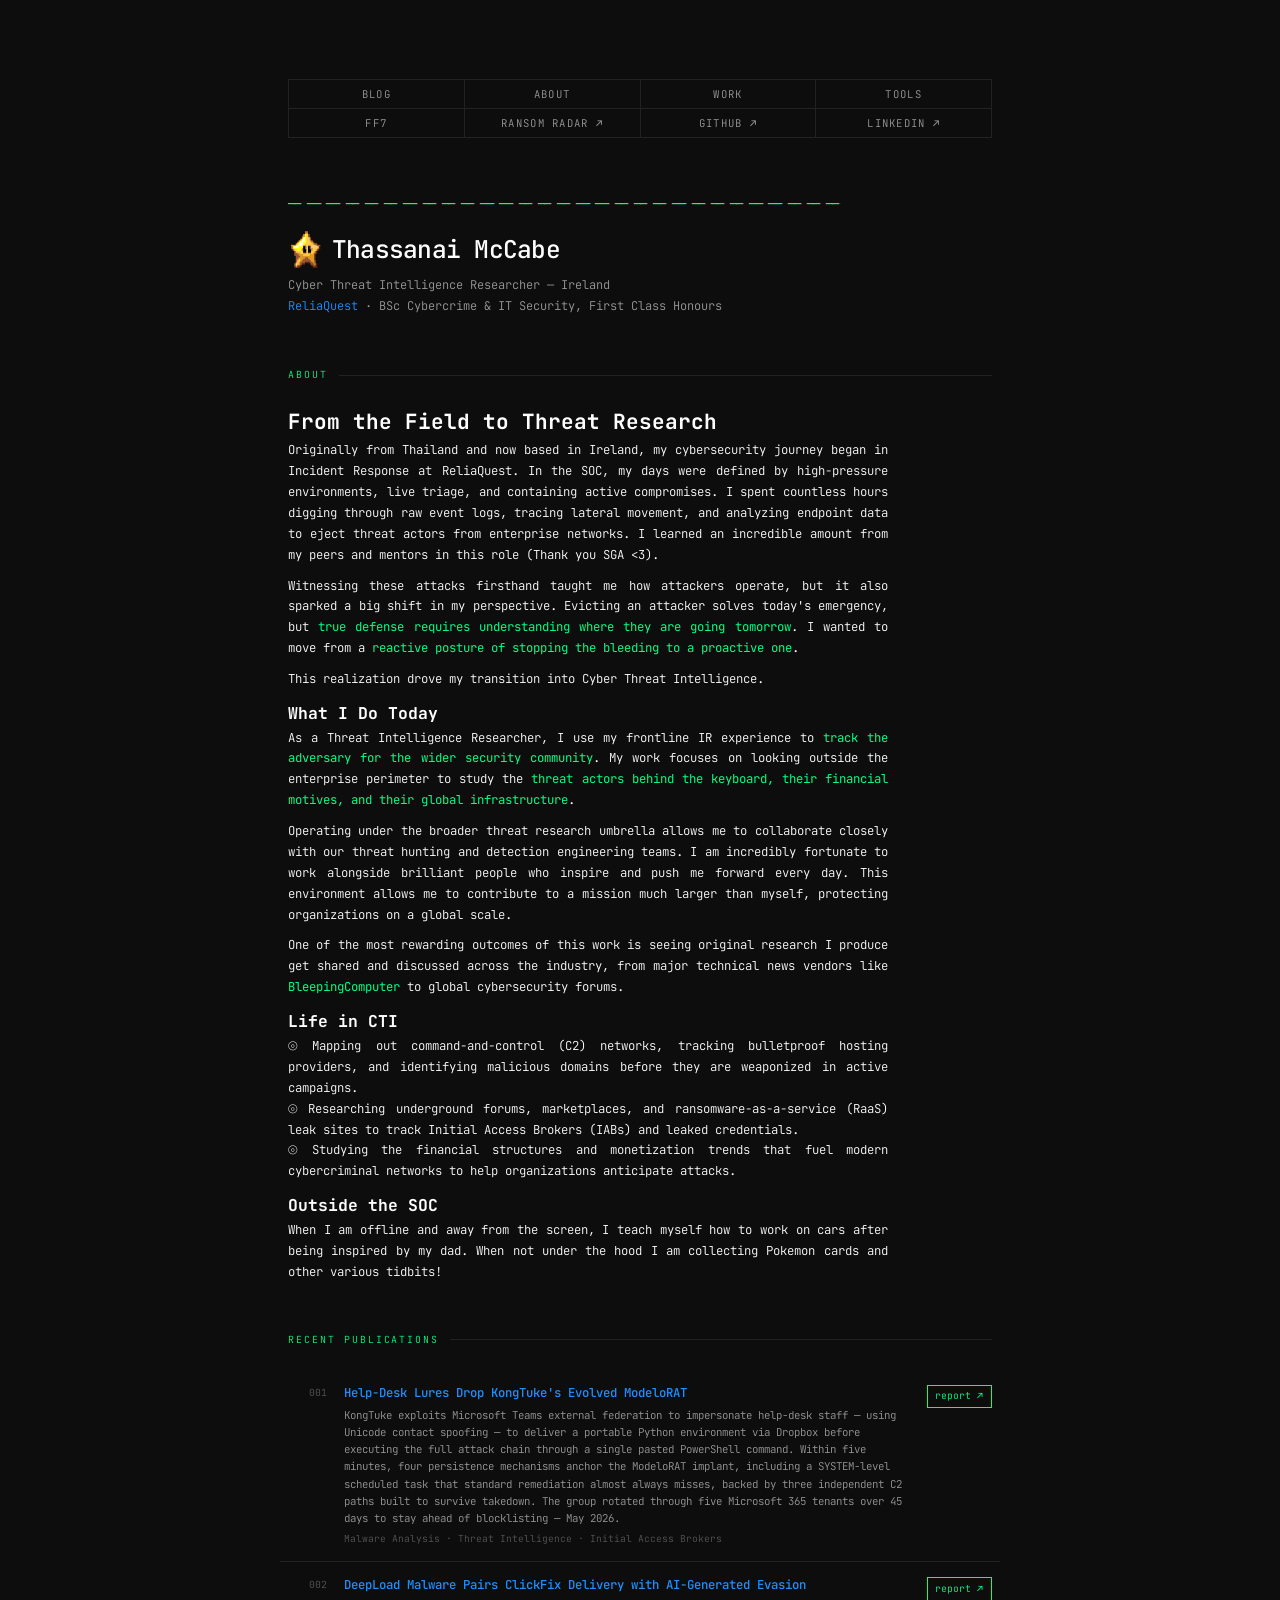
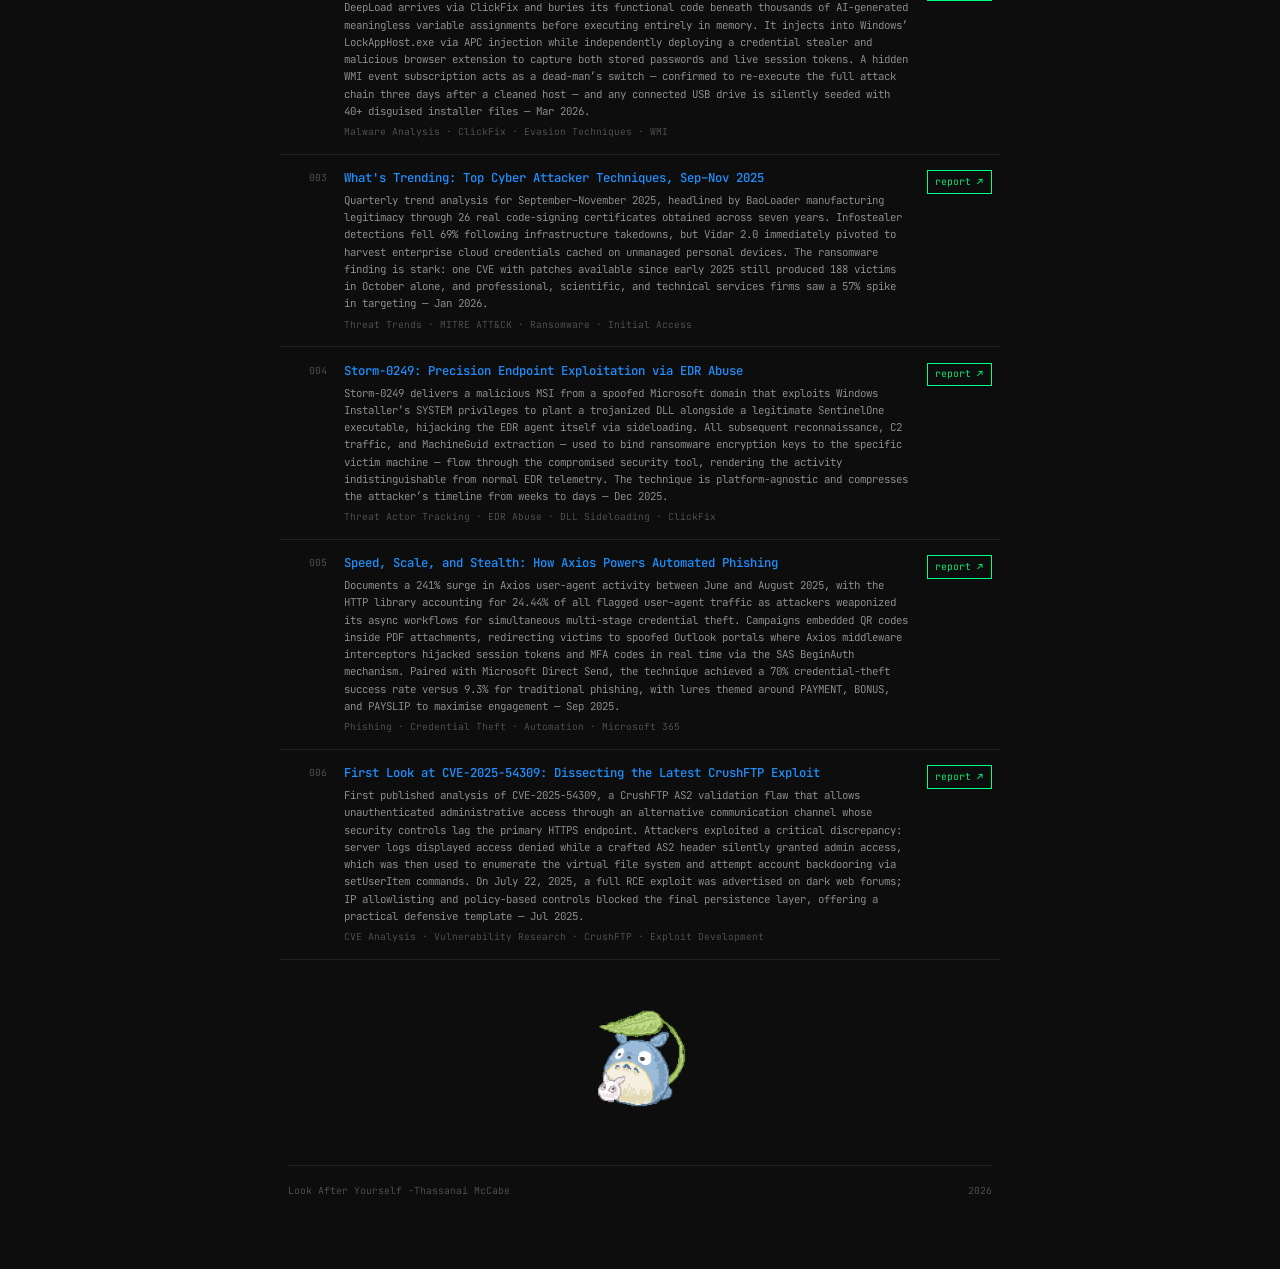
==== index.html @ 22966df7 "Improved report summary sections" ====
<!DOCTYPE html>
<html lang="en">
<head>
<meta charset="UTF-8">
<meta name="viewport" content="width=device-width, initial-scale=1.0">
<meta name="description" content="Thassanai McCabe — Cyber Threat Intelligence Researcher at ReliaQuest, Ireland.">
<title>Thassanai McCabe - Home</title>
<link rel="preconnect" href="https://fonts.googleapis.com">
<link rel="icon" type="image/png" href="images/PC_.png">
<link href="https://fonts.googleapis.com/css2?family=JetBrains+Mono:wght@300;400;500&display=swap" rel="stylesheet">
<link rel="stylesheet" href="shared.css">
<style>
/* ─── BODY: offset for fixed ticker ────────────────────── */
body { padding-top: calc(3.5rem + var(--ticker-h)); }

/* ─── CVE LOADING PLACEHOLDER ──────────────────────────── */
.cve-loading {
  position: absolute;
  left: 50%;
  transform: translateX(-50%);
  color: var(--dim);
  font-size: 0.67rem;
  white-space: nowrap;
  pointer-events: none;
}

/* ─── HEADER ───────────────────────────────────────────── */
.header-name { display: flex; align-items: center; gap: 0.5rem; }
.header-star { height: 1.5em; width: auto; flex-shrink: 0; }

.header-meta a {
  color: var(--blue);
  text-decoration: underline;
  text-underline-offset: 3px;
  text-decoration-color: transparent;
}
.header-meta a:hover { text-decoration-color: var(--blue); }

/* ─── HIGHLIGHT ────────────────────────────────────────── */
.hl { color: var(--green); font-weight: 400; }

/* ─── ABOUT ────────────────────────────────────────────── */
.about p {
  font-size: 0.88rem;
  color: var(--fg);
  max-width: 600px;
  margin-bottom: 0.7rem;
  text-align: justify;
}
.about p:last-child { margin-bottom: 0; }

/* ─── WORK ─────────────────────────────────────────────── */
.work-row {
  display: grid;
  grid-template-columns: 2.8rem 1fr max-content;
  column-gap: 1.2rem;
  padding: 0.95rem 0.6rem;
  border-bottom: 1px solid var(--border);
  align-items: start;
  transition: background 0.12s;
  margin: 0 -0.6rem;
}
.work-row:first-child { border-top: 1px solid var(--border); }
.work-row:hover { background: var(--row-hover); }

.work-idx { font-size: 0.7rem; color: var(--faint); padding-top: 0.15rem; text-align: right; }

.work-title { font-size: 0.88rem; font-weight: 500; margin-bottom: 0.22rem; color: var(--blue); }
.work-desc  { font-size: 0.77rem; color: var(--dim); line-height: 1.6; margin-bottom: 0.28rem; }
.work-stack { font-size: 0.69rem; color: var(--faint); }
.work-stack span + span::before { content: ' · '; }

.work-links { display: flex; gap: 0.5rem; align-items: flex-start; padding-top: 0.15rem; }
.work-link {
  font-size: 0.7rem;
  color: var(--green);
  padding: 0.18rem 0.55rem;
  border: 1px solid var(--green);
  transition: all 0.12s;
  white-space: nowrap;
}
.work-link:hover { background: var(--pink); color: var(--bg); border-color: var(--pink); }

/* ─── FOOTER GIF ───────────────────────────────────────── */
.footer-gif { display: block; margin: 0 auto; width: 100px; height: auto; }

/* ─── RESPONSIVE ───────────────────────────────────────── */
@media (max-width: 560px) {
  body { padding-top: calc(2.5rem + var(--ticker-h)); }
  .work-row { grid-template-columns: 2.2rem 1fr; }
  .work-links { display: none; }
}
</style>
</head>
<body>

<!-- CVE TICKER -->
<div class="cve-ticker" role="marquee" aria-label="Live CVE threat feed">
  <div class="cve-label"><span class="cve-label-dot"></span>Actively Exploited:</div>
  <div class="cve-track">
    <span class="cve-loading" id="cve-loading">Loading threat feed&hellip;</span>
    <div class="cve-inner" id="cve-inner"></div>
  </div>
</div>

<!-- NAV -->
<div id="nav-placeholder"></div>

<!-- HEADER -->
<header class="header">
  <div class="header-rule">── ── ── ── ── ── ── ── ── ── ── ── ── ── ── ── ── ── ── ── ── ── ── ── ── ── ── ── ──</div>
  <h1 class="header-name"><img src="images/star.gif" alt="" class="header-star">Thassanai McCabe</h1>
  <div class="header-meta">
    Cyber Threat Intelligence Researcher &mdash; Ireland<br>
    <a href="https://www.reliaquest.com" target="_blank" rel="noopener">ReliaQuest</a> &middot; BSc Cybercrime &amp; IT Security, First Class Honours
  </div>
</header>

<!-- ABOUT -->
<section class="block" id="about">
  <div class="block-label">About</div>
  <div class="about">
    <h2>From the Field to Threat Research</h2>
    <p>
      Originally from Thailand and now based in Ireland, my cybersecurity journey began in Incident Response at ReliaQuest. In the SOC, my days were defined by high-pressure environments, live triage, and containing active compromises. I spent countless hours digging through raw event logs, tracing lateral movement, and analyzing endpoint data to eject threat actors from enterprise networks. I learned an incredible amount from my peers and mentors in this role (Thank you SGA &lt;3).
    </p>
    <p>
      Witnessing these attacks firsthand taught me how attackers operate, but it also sparked a big shift in my perspective. Evicting an attacker solves today's emergency, but <span class="hl">true defense requires understanding where they are going tomorrow</span>. I wanted to move from a <span class="hl">reactive posture of stopping the bleeding to a proactive one</span>.
    </p>
    <p>
      This realization drove my transition into Cyber Threat Intelligence.
    </p>
    <h3>What I Do Today</h3>
    <p>
      As a Threat Intelligence Researcher, I use my frontline IR experience to <span class="hl">track the adversary for the wider security community</span>.
      My work focuses on looking outside the enterprise perimeter to study the <span class="hl">threat actors behind the keyboard, their financial motives,
      and their global infrastructure</span>.
    </p>
    <p>
      Operating under the broader threat research umbrella allows me to collaborate closely with our threat hunting and detection engineering teams.
      I am incredibly fortunate to work alongside brilliant people who inspire and push me forward every day.
      This environment allows me to contribute to a mission much larger than myself, protecting organizations on a global scale.
    </p>
    <p>
      One of the most rewarding outcomes of this work is seeing original research I produce get shared and discussed across the industry,
      from major technical news vendors like <span class="hl">BleepingComputer</span> to global cybersecurity forums.
    </p>
    <h3>Life in CTI</h3>
    <p>&#10686; Mapping out command-and-control (C2) networks, tracking bulletproof hosting providers, and identifying malicious domains before they are weaponized in active campaigns.
      <br>&#10686; Researching underground forums, marketplaces, and ransomware-as-a-service (RaaS) leak sites to track Initial Access Brokers (IABs) and leaked credentials.
      <br>&#10686; Studying the financial structures and monetization trends that fuel modern cybercriminal networks to help organizations anticipate attacks.
    </p>
    <h3>Outside the SOC</h3>
    <p>
      When I am offline and away from the screen, I teach myself how to work on cars after being inspired by my dad.
      When not under the hood I am collecting Pokemon cards and other various tidbits!
    </p>
  </div>
</section>

<!-- RESEARCH -->
<section class="block" id="work">
  <div class="block-label">Recent Publications</div>

  <div class="work-row">
    <span class="work-idx">001</span>
    <div>
      <div class="work-title">Help-Desk Lures Drop KongTuke's Evolved ModeloRAT</div>
      <div class="work-desc">KongTuke exploits Microsoft Teams external federation to impersonate help-desk staff — using Unicode contact spoofing — to deliver a portable Python environment via Dropbox before executing the full attack chain through a single pasted PowerShell command. Within five minutes, four persistence mechanisms anchor the ModeloRAT implant, including a SYSTEM-level scheduled task that standard remediation almost always misses, backed by three independent C2 paths built to survive takedown. The group rotated through five Microsoft 365 tenants over 45 days to stay ahead of blocklisting &mdash; May 2026.</div>
      <div class="work-stack"><span>Malware Analysis</span><span>Threat Intelligence</span><span>Initial Access Brokers</span></div>
    </div>
    <div class="work-links">
      <a href="https://reliaquest.com/blog/threat-spotlight-help-desk-lures-drop-kongtukes-evolved-modelorat/" class="work-link" target="_blank" rel="noopener">report ↗</a>
    </div>
  </div>

  <div class="work-row">
    <span class="work-idx">002</span>
    <div>
      <div class="work-title">DeepLoad Malware Pairs ClickFix Delivery with AI-Generated Evasion</div>
      <div class="work-desc">DeepLoad arrives via ClickFix and buries its functional code beneath thousands of AI-generated meaningless variable assignments before executing entirely in memory. It injects into Windows&rsquo; LockAppHost.exe via APC injection while independently deploying a credential stealer and malicious browser extension to capture both stored passwords and live session tokens. A hidden WMI event subscription acts as a dead-man&rsquo;s switch &mdash; confirmed to re-execute the full attack chain three days after a cleaned host &mdash; and any connected USB drive is silently seeded with 40+ disguised installer files &mdash; Mar 2026.</div>
      <div class="work-stack"><span>Malware Analysis</span><span>ClickFix</span><span>Evasion Techniques</span><span>WMI</span></div>
    </div>
    <div class="work-links">
      <a href="https://reliaquest.com/blog/threat-spotlight-deepload-malware-pairs-clickfix-delivery-with-ai-generated-evasion/" class="work-link" target="_blank" rel="noopener">report ↗</a>
    </div>
  </div>

  <div class="work-row">
    <span class="work-idx">003</span>
    <div>
      <div class="work-title">What's Trending: Top Cyber Attacker Techniques, Sep&ndash;Nov 2025</div>
      <div class="work-desc">Quarterly trend analysis for September&ndash;November 2025, headlined by BaoLoader manufacturing legitimacy through 26 real code-signing certificates obtained across seven years. Infostealer detections fell 69% following infrastructure takedowns, but Vidar 2.0 immediately pivoted to harvest enterprise cloud credentials cached on unmanaged personal devices. The ransomware finding is stark: one CVE with patches available since early 2025 still produced 188 victims in October alone, and professional, scientific, and technical services firms saw a 57% spike in targeting &mdash; Jan 2026.</div>
      <div class="work-stack"><span>Threat Trends</span><span>MITRE ATT&amp;CK</span><span>Ransomware</span><span>Initial Access</span></div>
    </div>
    <div class="work-links">
      <a href="https://reliaquest.com/blog/threat-spotlight-whats-trending-top-cyber-attacker-techniques-september/" class="work-link" target="_blank" rel="noopener">report ↗</a>
    </div>
  </div>

  <div class="work-row">
    <span class="work-idx">004</span>
    <div>
      <div class="work-title">Storm-0249: Precision Endpoint Exploitation via EDR Abuse</div>
      <div class="work-desc">Storm-0249 delivers a malicious MSI from a spoofed Microsoft domain that exploits Windows Installer&rsquo;s SYSTEM privileges to plant a trojanized DLL alongside a legitimate SentinelOne executable, hijacking the EDR agent itself via sideloading. All subsequent reconnaissance, C2 traffic, and MachineGuid extraction &mdash; used to bind ransomware encryption keys to the specific victim machine &mdash; flow through the compromised security tool, rendering the activity indistinguishable from normal EDR telemetry. The technique is platform-agnostic and compresses the attacker&rsquo;s timeline from weeks to days &mdash; Dec 2025.</div>
      <div class="work-stack"><span>Threat Actor Tracking</span><span>EDR Abuse</span><span>DLL Sideloading</span><span>ClickFix</span></div>
    </div>
    <div class="work-links">
      <a href="https://reliaquest.com/blog/threat-spotlight-storm-0249-precision-endpoint-exploitation/" class="work-link" target="_blank" rel="noopener">report ↗</a>
    </div>
  </div>

  <div class="work-row">
    <span class="work-idx">005</span>
    <div>
      <div class="work-title">Speed, Scale, and Stealth: How Axios Powers Automated Phishing</div>
      <div class="work-desc">Documents a 241% surge in Axios user-agent activity between June and August 2025, with the HTTP library accounting for 24.44% of all flagged user-agent traffic as attackers weaponized its async workflows for simultaneous multi-stage credential theft. Campaigns embedded QR codes inside PDF attachments, redirecting victims to spoofed Outlook portals where Axios middleware interceptors hijacked session tokens and MFA codes in real time via the SAS BeginAuth mechanism. Paired with Microsoft Direct Send, the technique achieved a 70% credential-theft success rate versus 9.3% for traditional phishing, with lures themed around PAYMENT, BONUS, and PAYSLIP to maximise engagement &mdash; Sep 2025.</div>
      <div class="work-stack"><span>Phishing</span><span>Credential Theft</span><span>Automation</span><span>Microsoft 365</span></div>
    </div>
    <div class="work-links">
      <a href="https://reliaquest.com/blog/threat-spotlight-attackers-exploit-axios-for-automated-phishing/" class="work-link" target="_blank" rel="noopener">report ↗</a>
    </div>
  </div>

  <div class="work-row">
    <span class="work-idx">006</span>
    <div>
      <div class="work-title">First Look at CVE-2025-54309: Dissecting the Latest CrushFTP Exploit</div>
      <div class="work-desc">First published analysis of CVE-2025-54309, a CrushFTP AS2 validation flaw that allows unauthenticated administrative access through an alternative communication channel whose security controls lag the primary HTTPS endpoint. Attackers exploited a critical discrepancy: server logs displayed access denied while a crafted AS2 header silently granted admin access, which was then used to enumerate the virtual file system and attempt account backdooring via setUserItem commands. On July 22, 2025, a full RCE exploit was advertised on dark web forums; IP allowlisting and policy-based controls blocked the final persistence layer, offering a practical defensive template &mdash; Jul 2025.</div>
      <div class="work-stack"><span>CVE Analysis</span><span>Vulnerability Research</span><span>CrushFTP</span><span>Exploit Development</span></div>
    </div>
    <div class="work-links">
      <a href="https://reliaquest.com/blog/threat-spotlight-cve-2025-54309-crushftp-exploit/" class="work-link" target="_blank" rel="noopener">report ↗</a>
    </div>
  </div>
</section>

<img src="images/29052026.gif" alt="" class="footer-gif">

<button id="scroll-top" aria-label="Scroll to top">↑</button>

<footer>
  <span>Look After Yourself -Thassanai McCabe</span>
  <span>2026</span>
</footer>

<script src="components.js"></script>
</body>
</html>
---- shared.css ----
/* ─── RESET ─────────────────────────────────────────────── */
*, *::before, *::after { margin: 0; padding: 0; box-sizing: border-box; }

/* ─── VARIABLES ─────────────────────────────────────────── */
:root {
  --bg:        #0D0D0D;
  --fg:        #FFFFFF;
  --dim:       #999999;
  --faint:     #555555;
  --border:    #222222;
  --row-hover: #141414;
  --green:     #00FF85;
  --blue:      #1E90FF;
  --pink:      #FF0099;
  --ticker-h:  30px;
  --f: 'JetBrains Mono', 'SF Mono', 'Fira Code', Consolas, monospace;
}

/* ─── CUSTOM CURSOR ─────────────────────────────────────── */
* {
  cursor: url("data:image/svg+xml,%3Csvg xmlns='http://www.w3.org/2000/svg' width='32' height='32' viewBox='0 0 32 32'%3E%3Ccircle cx='16' cy='16' r='4' fill='none' stroke='%2300FF85' stroke-width='1.5'/%3E%3Ccircle cx='16' cy='16' r='1.5' fill='%2300FF85'/%3E%3Cline x1='16' y1='2' x2='16' y2='10' stroke='%2300FF85' stroke-width='1.5' stroke-linecap='round'/%3E%3Cline x1='16' y1='22' x2='16' y2='30' stroke='%2300FF85' stroke-width='1.5' stroke-linecap='round'/%3E%3Cline x1='2' y1='16' x2='10' y2='16' stroke='%2300FF85' stroke-width='1.5' stroke-linecap='round'/%3E%3Cline x1='22' y1='16' x2='30' y2='16' stroke='%2300FF85' stroke-width='1.5' stroke-linecap='round'/%3E%3C/svg%3E") 16 16, crosshair;
}

/* ─── BASE ──────────────────────────────────────────────── */
html { font-size: 14px; }

body {
  background: var(--bg);
  color: var(--fg);
  font-family: var(--f);
  font-weight: 300;
  line-height: 1.7;
  padding: 3.5rem 2rem 5rem;
  max-width: 760px;
  margin: 0 auto;
}

a { color: inherit; text-decoration: none; }

/* ─── CVE TICKER ────────────────────────────────────────── */
.cve-ticker {
  position: fixed;
  top: 0; left: 0; right: 0;
  z-index: 100;
  height: var(--ticker-h);
  background: #050505;
  border-bottom: 1px solid var(--border);
  display: flex;
  align-items: center;
  overflow: hidden;
  font-family: var(--f);
  font-size: 0.67rem;
}

.cve-label {
  flex-shrink: 0;
  padding: 0 0.9rem;
  color: var(--green);
  letter-spacing: 0.14em;
  text-transform: uppercase;
  font-size: 0.6rem;
  border-right: 1px solid var(--border);
  height: 100%;
  display: flex;
  align-items: center;
  gap: 0.4rem;
  background: #050505;
  z-index: 1;
}

.cve-label-dot {
  display: inline-block;
  width: 5px; height: 5px;
  border-radius: 50%;
  background: var(--green);
  animation: blink 1.4s ease-in-out infinite;
}

@keyframes blink {
  0%, 100% { opacity: 1; }
  50%       { opacity: 0.2; }
}

.cve-track {
  flex: 1;
  overflow: hidden;
  height: 100%;
  display: flex;
  align-items: center;
  position: relative;
}

.cve-inner {
  display: flex;
  align-items: center;
  white-space: nowrap;
}
.cve-inner.running              { animation: ticker 90s linear infinite; }
.cve-track:hover .cve-inner    { animation-play-state: paused; }

@keyframes ticker {
  from { transform: translateX(0); }
  to   { transform: translateX(-50%); }
}

.cve-item-id    { color: var(--green); font-weight: 500; margin-right: 0.45rem; }
.cve-item-score { color: var(--pink);  margin-right: 0.45rem; }
.cve-item-desc  { color: var(--dim);   margin-right: 0.3rem; }
.cve-item-sep   { color: var(--faint); margin: 0 1.2rem; }

/* ─── NAV ──────────────────────────────────────────────── */
nav { margin-bottom: 4rem; }

.nav-box {
  display: grid;
  grid-template-columns: repeat(4, 1fr);
  gap: 1px;
  background: var(--border);
  border: 1px solid var(--border);
}

@keyframes nav-color-cycle {
  0%   { color: var(--green); }
  33%  { color: var(--blue);  }
  66%  { color: var(--pink);  }
  100% { color: var(--green); }
}

.nav-link {
  display: block;
  padding: 0.35rem 0.5rem;
  font-size: 0.76rem;
  letter-spacing: 0.12em;
  text-transform: uppercase;
  text-align: center;
  color: var(--dim);
  background: var(--bg);
  transition: background 0.1s;
  white-space: nowrap;
  animation: nav-color-cycle 5s linear infinite;
}
.nav-link:hover  { animation: none; background: var(--pink); color: var(--bg); }
.nav-link.active { animation: none; color: var(--green); }

.nav-box .nav-link:nth-child(1) { animation-delay:    0s; }
.nav-box .nav-link:nth-child(2) { animation-delay:  -1s; }
.nav-box .nav-link:nth-child(3) { animation-delay:  -2s; }
.nav-box .nav-link:nth-child(4) { animation-delay:  -3s; }
.nav-box .nav-link:nth-child(5) { animation-delay:  -4s; }
.nav-box .nav-link:nth-child(6) { animation-delay:  -5s; }
.nav-box .nav-link:nth-child(7) { animation-delay:  -6s; }
.nav-box .nav-link:nth-child(8) { animation-delay:  -7s; }

/* ─── HEADER ───────────────────────────────────────────── */
.header { margin-bottom: 3.5rem; }

.header-rule {
  color: var(--green);
  letter-spacing: -0.05em;
  font-size: 0.85rem;
  margin-bottom: 1.2rem;
  overflow: hidden;
  white-space: nowrap;
}

.header-name {
  font-size: 1.75rem;
  font-weight: 500;
  letter-spacing: -0.03em;
  line-height: 1.15;
  margin-bottom: 0.5rem;
}

.header-meta {
  color: var(--dim);
  font-size: 0.86rem;
  line-height: 1.8;
}

/* ─── SECTIONS ─────────────────────────────────────────── */
.block { margin-bottom: 3.5rem; }

.block-label {
  display: flex;
  align-items: center;
  gap: 0.8rem;
  margin-bottom: 1.5rem;
  color: var(--green);
  font-size: 0.7rem;
  letter-spacing: 0.2em;
  text-transform: uppercase;
  white-space: nowrap;
}
.block-label::after {
  content: '';
  display: block;
  height: 1px;
  background: var(--border);
  flex: 1;
}

/* ─── FOOTER ───────────────────────────────────────────── */
footer {
  margin-top: 4rem;
  display: flex;
  justify-content: space-between;
  align-items: center;
  color: var(--faint);
  font-size: 0.7rem;
  padding-top: 1.2rem;
  border-top: 1px solid var(--border);
}

/* ─── SCROLL TO TOP ─────────────────────────────────────── */
#scroll-top {
  position: fixed;
  bottom: 2rem;
  right: 2rem;
  width: 2.2rem;
  height: 2.2rem;
  border: 1px solid var(--green);
  color: var(--green);
  background: var(--bg);
  font-family: var(--f);
  font-size: 1rem;
  display: flex;
  align-items: center;
  justify-content: center;
  opacity: 0;
  pointer-events: none;
  transition: opacity 0.2s, background 0.12s, color 0.12s, border-color 0.12s;
  z-index: 99;
}
#scroll-top.visible { opacity: 1; pointer-events: auto; }
#scroll-top:hover   { background: var(--pink); color: var(--bg); border-color: var(--pink); }

/* ─── RESPONSIVE ───────────────────────────────────────── */
@media (max-width: 560px) {
  html { font-size: 13px; }
  body { padding: 2.5rem 1.2rem 4rem; }
  .nav-box { grid-template-columns: repeat(2, 1fr); }
  footer   { flex-direction: column; align-items: flex-start; gap: 0.3rem; }
}
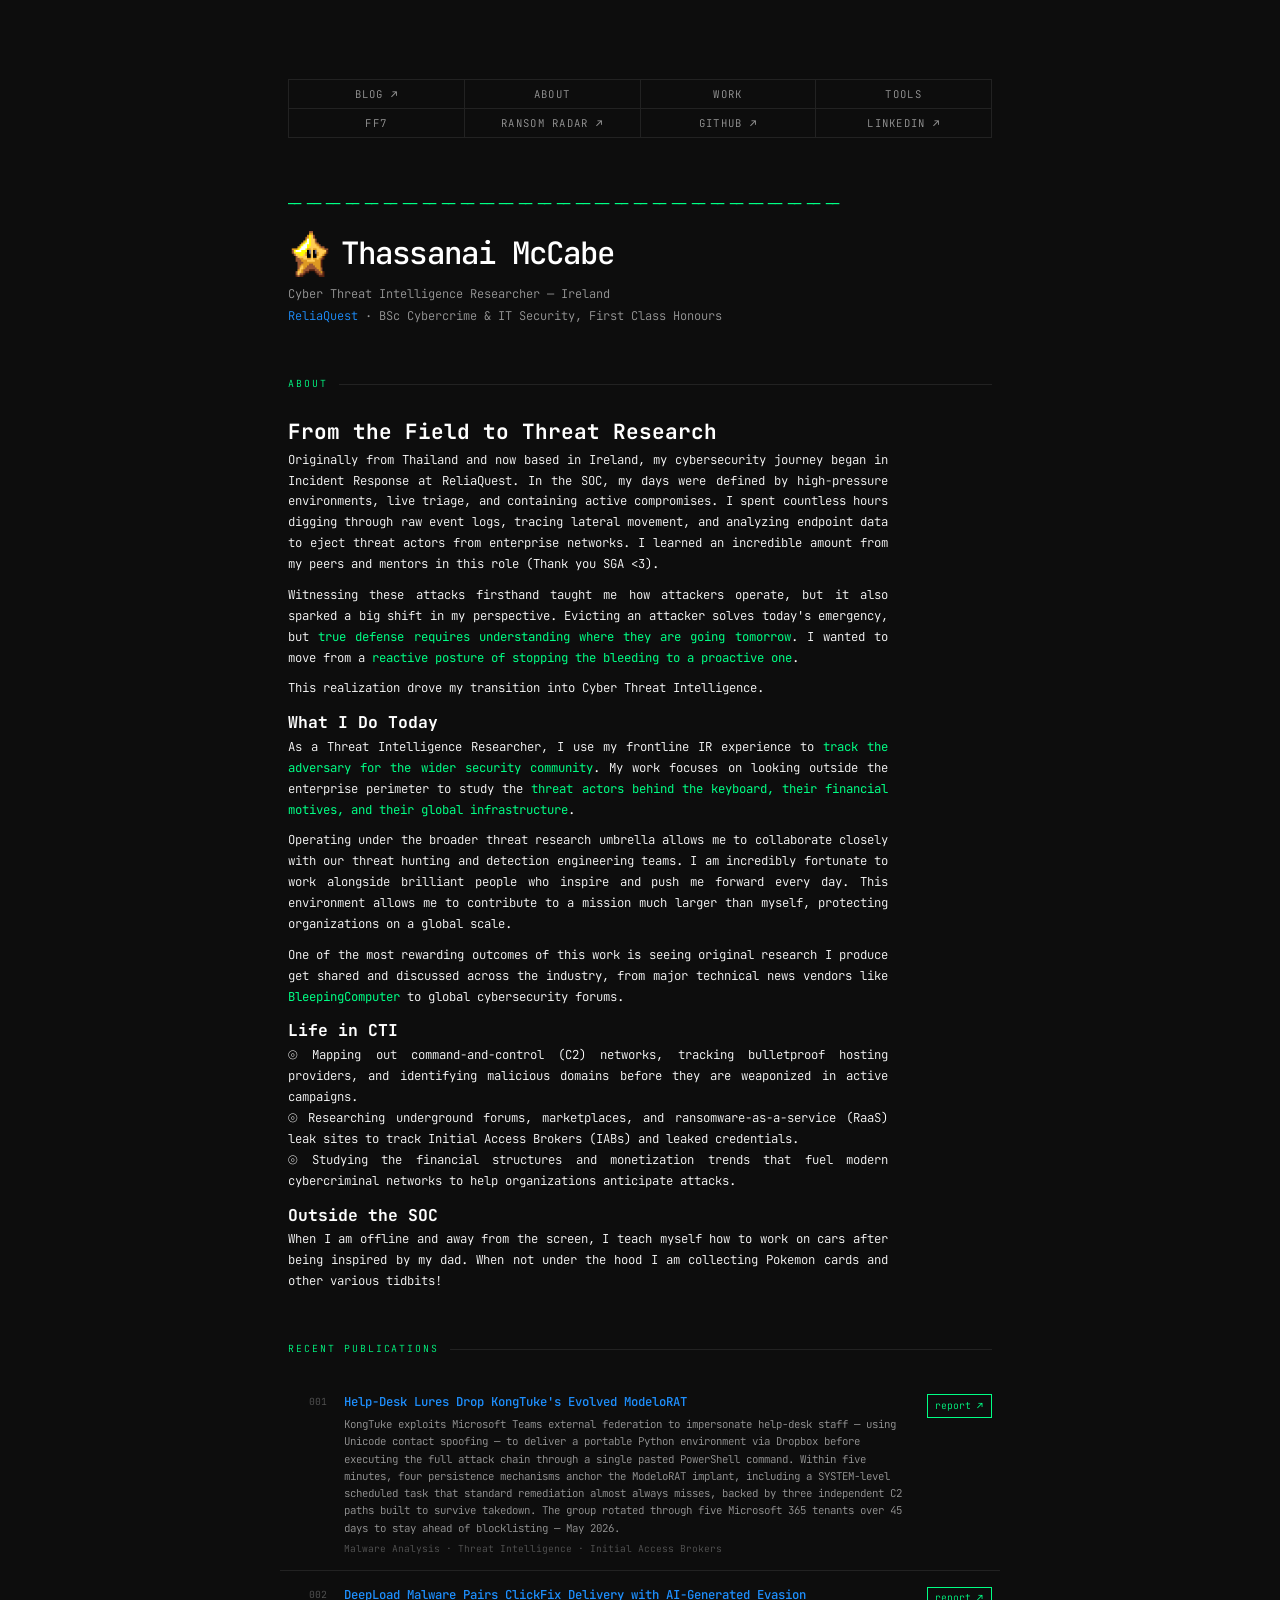
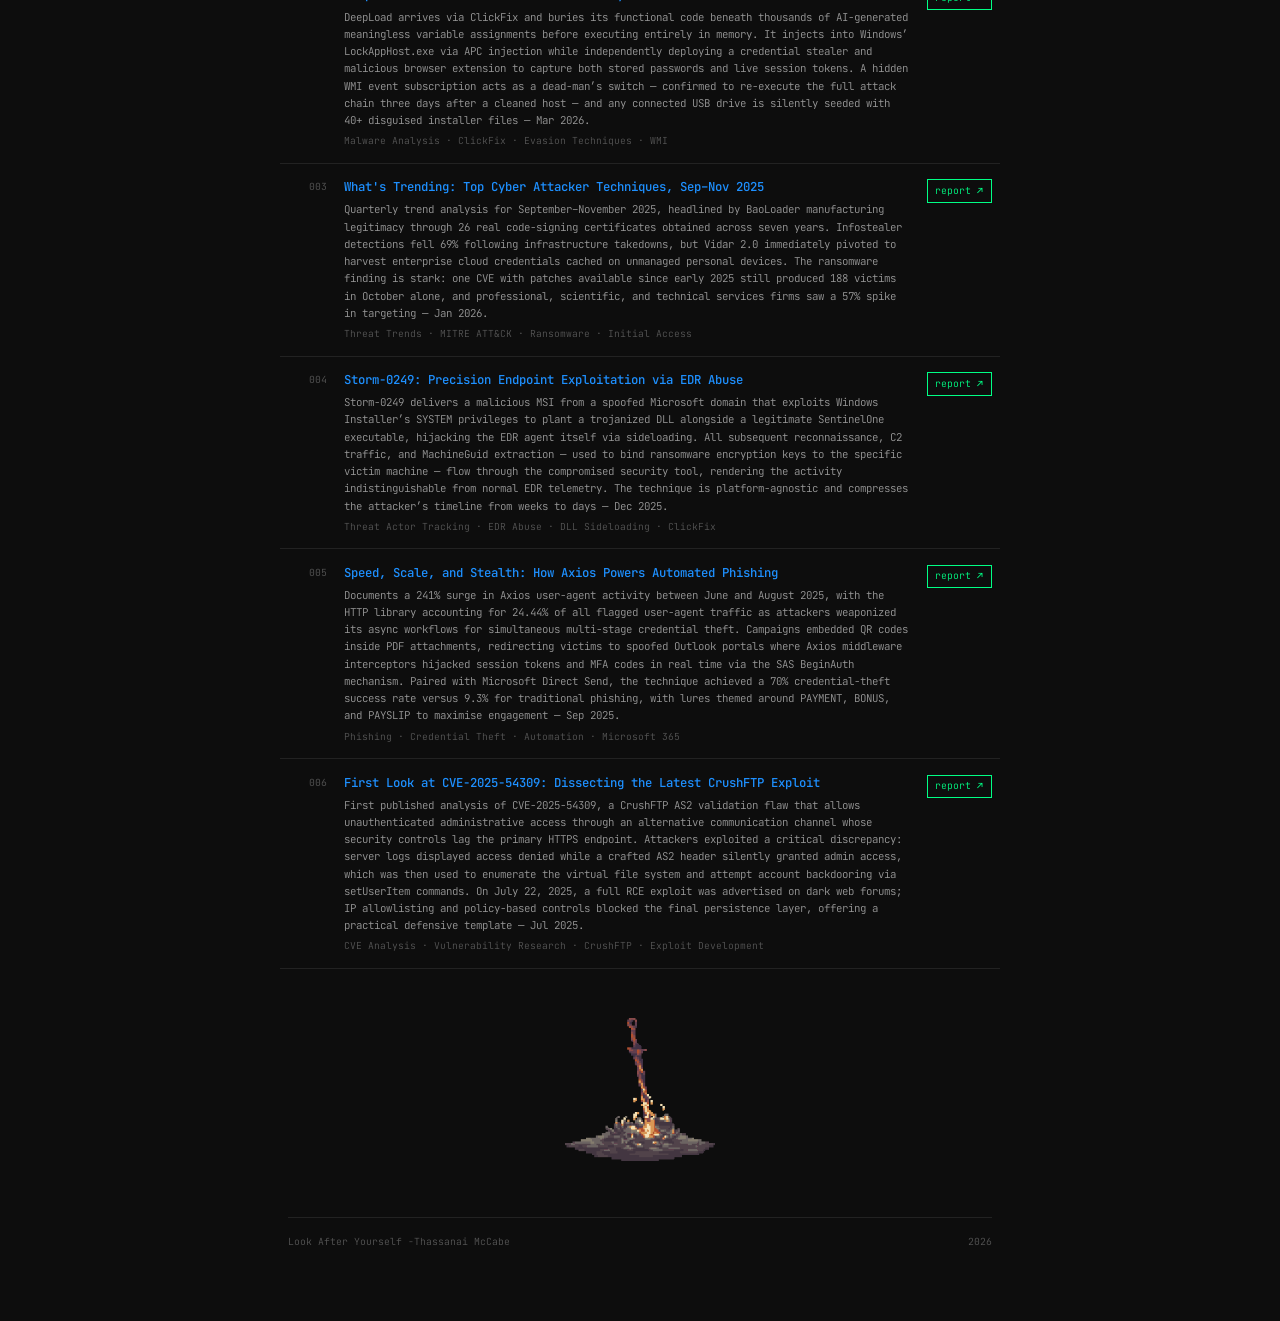
==== commit d4f5b37a: "Tuning + Easter egg added :)" ====
--- a/index.html
+++ b/index.html
@@ -26,7 +26,7 @@
 
 /* ─── HEADER ───────────────────────────────────────────── */
 .header-name { display: flex; align-items: center; gap: 0.5rem; }
-.header-star { height: 1.5em; width: auto; flex-shrink: 0; }
+.header-star { height: 1.5em; width: auto; flex-shrink: 0; cursor: pointer; }
 
 .header-meta a {
   color: var(--blue);
@@ -82,13 +82,42 @@
 .work-link:hover { background: var(--pink); color: var(--bg); border-color: var(--pink); }
 
 /* ─── FOOTER GIF ───────────────────────────────────────── */
-.footer-gif { display: block; margin: 0 auto; width: 100px; height: auto; }
+.footer-gif { display: block; margin: 0 auto; width: 150px; height: auto; }
 
 /* ─── RESPONSIVE ───────────────────────────────────────── */
 @media (max-width: 560px) {
   body { padding-top: calc(2.5rem + var(--ticker-h)); }
   .work-row { grid-template-columns: 2.2rem 1fr; }
   .work-links { display: none; }
+}
+
+/* ─── ELDEN RING NEW LOCATION OVERLAY ──────────────────── */
+#er-overlay {
+  display: none;
+  position: fixed;
+  inset: 0;
+  z-index: 9999;
+  background: rgba(0, 0, 0, 0.88);
+  align-items: center;
+  justify-content: center;
+  flex-direction: column;
+  pointer-events: none;
+}
+#er-overlay.active {
+  display: flex;
+  animation: er-reveal 5.5s ease forwards;
+}
+#er-overlay img {
+  max-width: min(90vw, 900px);
+  max-height: 80vh;
+  object-fit: contain;
+  filter: drop-shadow(0 0 28px rgba(180, 148, 72, 0.45));
+}
+@keyframes er-reveal {
+  0%   { opacity: 0; }
+  18%  { opacity: 1; }
+  72%  { opacity: 1; }
+  100% { opacity: 0; }
 }
 </style>
 </head>
@@ -235,7 +264,7 @@
   </div>
 </section>
 
-<img src="images/29052026.gif" alt="" class="footer-gif">
+<img src="images/bonfire-dark-souls.gif" alt="" class="footer-gif">
 
 <button id="scroll-top" aria-label="Scroll to top">↑</button>
 
@@ -244,6 +273,28 @@
   <span>2026</span>
 </footer>
 
+<!-- ELDEN RING NEW LOCATION OVERLAY -->
+<div id="er-overlay" aria-hidden="true">
+  <img src="images/SF.png" alt="">
+</div>
+
+<script>
+(function () {
+  var overlay = document.getElementById('er-overlay');
+  var sound   = new Audio('sounds/Elden Ring New Location [Sound Effect].mp3');
+
+  document.querySelector('.header-star').addEventListener('click', function () {
+    if (overlay.classList.contains('active')) return;
+    sound.currentTime = 0;
+    sound.play().catch(function () {});
+    overlay.classList.add('active');
+    overlay.addEventListener('animationend', function () {
+      overlay.classList.remove('active');
+    }, { once: true });
+  });
+})();
+</script>
+
 <script src="components.js"></script>
 </body>
 </html>
--- a/shared.css
+++ b/shared.css
@@ -164,11 +164,12 @@
 }
 
 .header-name {
-  font-size: 1.75rem;
+  font-size: 2.2rem;
   font-weight: 500;
   letter-spacing: -0.03em;
   line-height: 1.15;
   margin-bottom: 0.5rem;
+  color: var(--fg);
 }
 
 .header-meta {
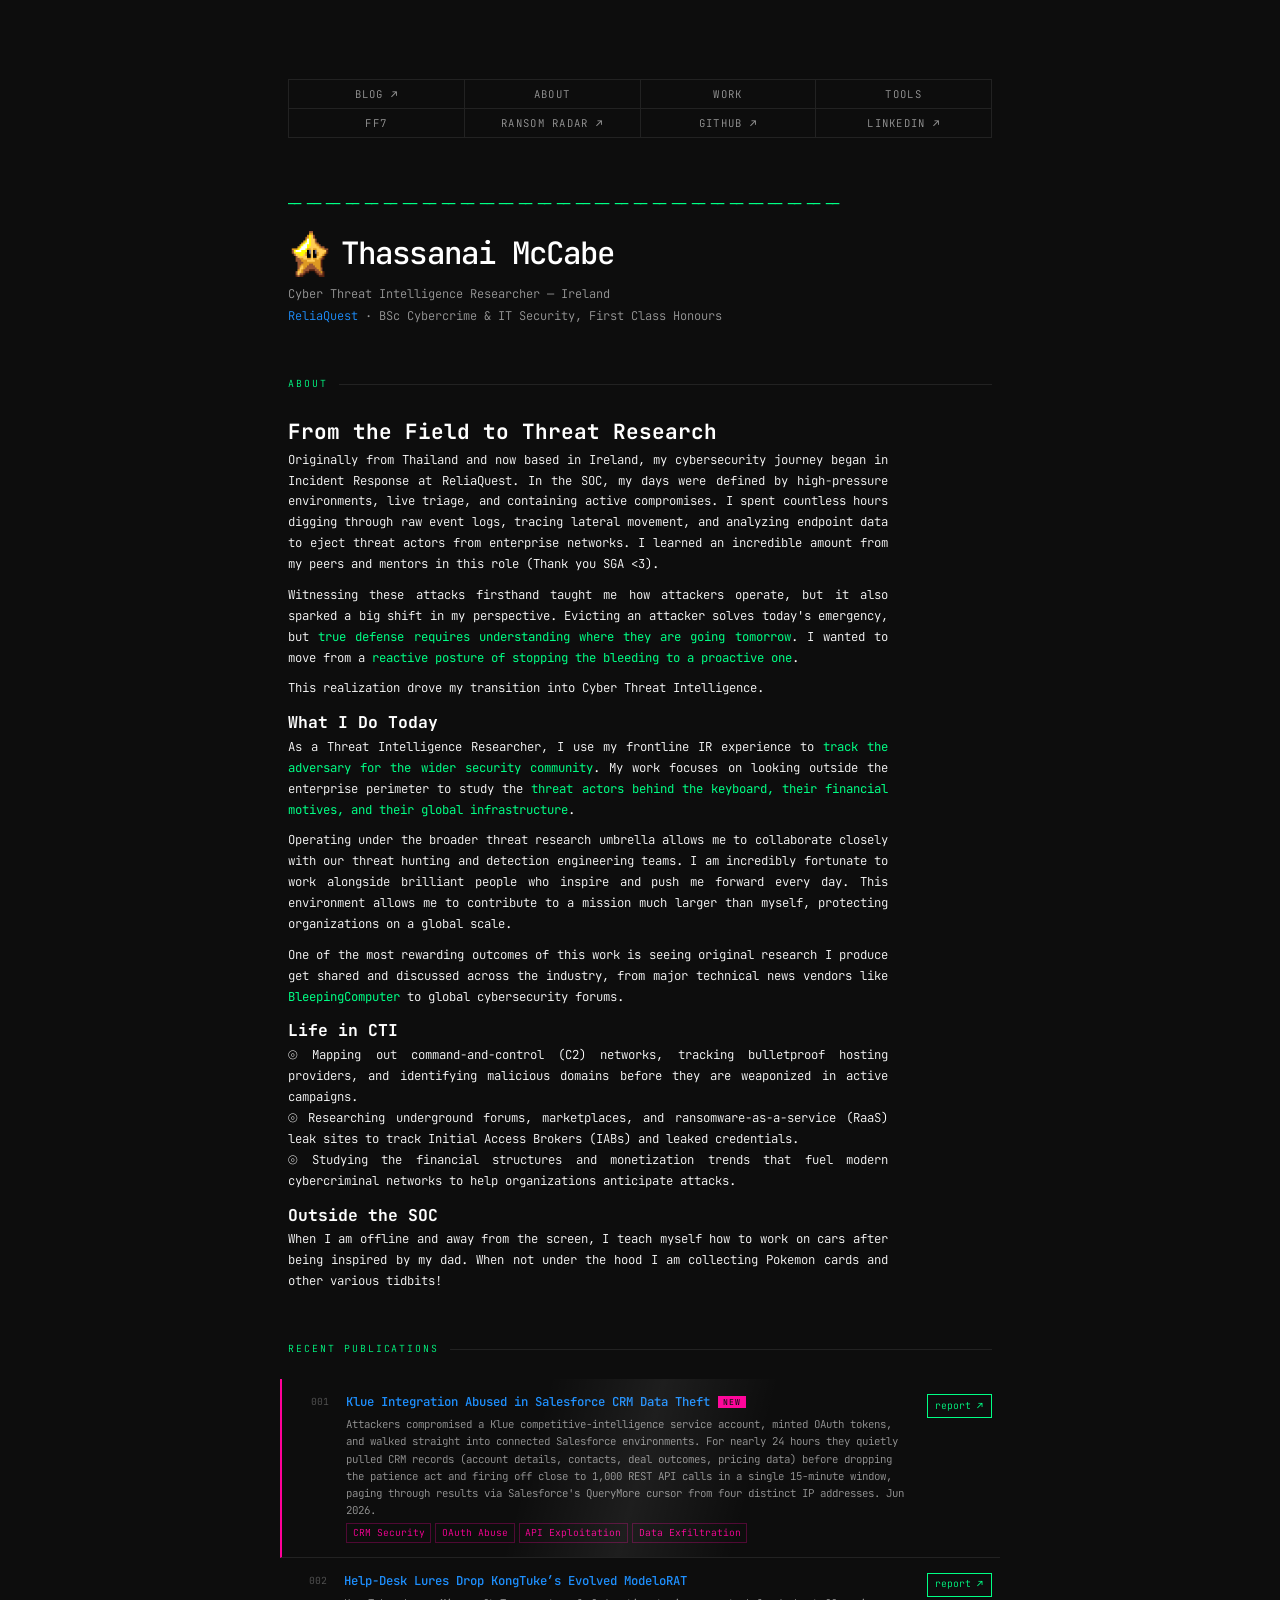
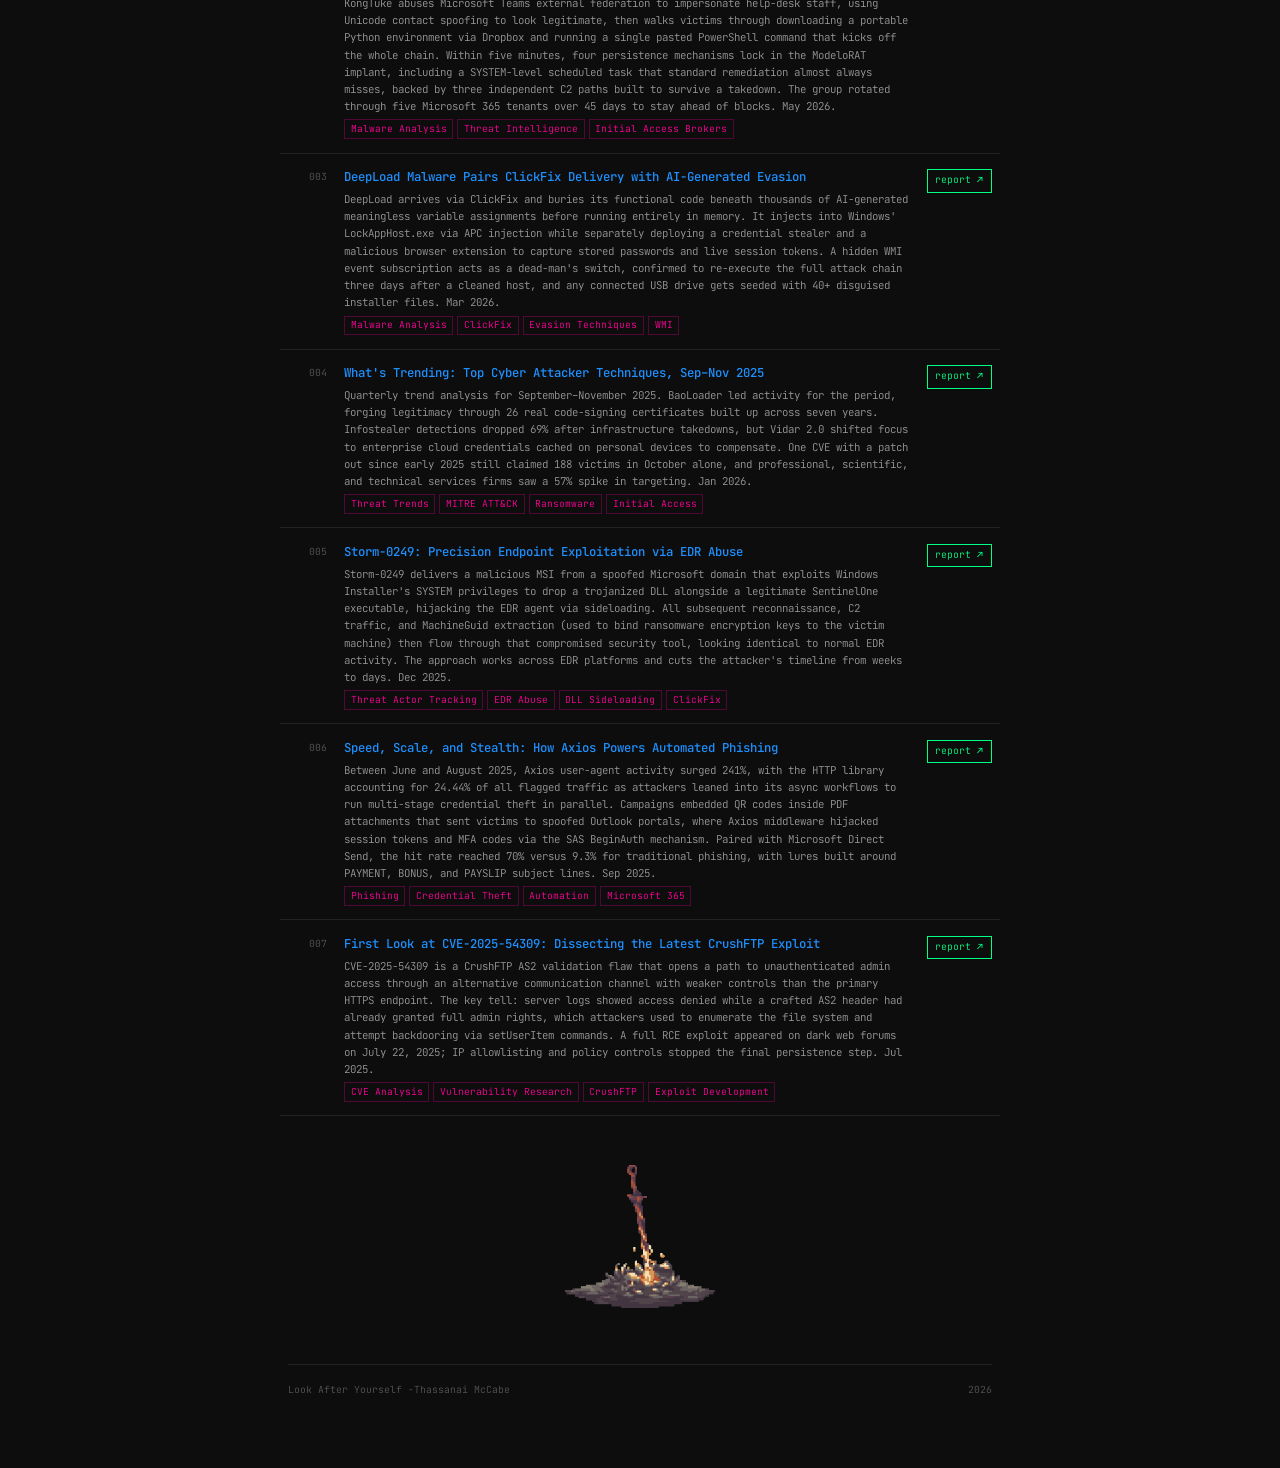
==== commit 3d80bb25: "Added Klue X Salesforce blog" ====
--- a/index.html
+++ b/index.html
@@ -67,8 +67,8 @@
 
 .work-title { font-size: 0.88rem; font-weight: 500; margin-bottom: 0.22rem; color: var(--blue); }
 .work-desc  { font-size: 0.77rem; color: var(--dim); line-height: 1.6; margin-bottom: 0.28rem; }
-.work-stack { font-size: 0.69rem; color: var(--faint); }
-.work-stack span + span::before { content: ' · '; }
+.work-stack { font-size: 0.69rem; display: flex; flex-wrap: wrap; gap: 0.3rem; margin-top: 0.1rem; }
+.work-stack span { color: var(--pink); border: 1px solid rgba(255,0,153,0.28); padding: 0.05rem 0.4rem; }
 
 .work-links { display: flex; gap: 0.5rem; align-items: flex-start; padding-top: 0.15rem; }
 .work-link {
@@ -80,6 +80,34 @@
   white-space: nowrap;
 }
 .work-link:hover { background: var(--pink); color: var(--bg); border-color: var(--pink); }
+
+/* ─── LATEST ENTRY SHEEN ───────────────────────────────── */
+.work-row--latest {
+  position: relative;
+  border-left: 2px solid var(--pink);
+  overflow: hidden;
+}
+.work-row--latest::after {
+  content: '';
+  position: absolute;
+  inset: 0;
+  background: linear-gradient(105deg, transparent 35%, rgba(255,255,255,0.07) 50%, transparent 65%);
+  animation: sheen 3s ease-in-out infinite;
+  pointer-events: none;
+}
+@keyframes sheen {
+  0%   { transform: translateX(-120%); }
+  100% { transform: translateX(220%); }
+}
+.work-new {
+  font-size: 0.58rem;
+  letter-spacing: 0.12em;
+  color: var(--bg);
+  background: var(--pink);
+  padding: 0.06rem 0.38rem;
+  vertical-align: middle;
+  margin-left: 0.55rem;
+}
 
 /* ─── FOOTER GIF ───────────────────────────────────────── */
 .footer-gif { display: block; margin: 0 auto; width: 150px; height: auto; }
@@ -191,11 +219,23 @@
 <section class="block" id="work">
   <div class="block-label">Recent Publications</div>
 
-  <div class="work-row">
+  <div class="work-row work-row--latest">
     <span class="work-idx">001</span>
     <div>
-      <div class="work-title">Help-Desk Lures Drop KongTuke's Evolved ModeloRAT</div>
-      <div class="work-desc">KongTuke exploits Microsoft Teams external federation to impersonate help-desk staff — using Unicode contact spoofing — to deliver a portable Python environment via Dropbox before executing the full attack chain through a single pasted PowerShell command. Within five minutes, four persistence mechanisms anchor the ModeloRAT implant, including a SYSTEM-level scheduled task that standard remediation almost always misses, backed by three independent C2 paths built to survive takedown. The group rotated through five Microsoft 365 tenants over 45 days to stay ahead of blocklisting &mdash; May 2026.</div>
+      <div class="work-title">Klue Integration Abused in Salesforce CRM Data Theft<span class="work-new">NEW</span></div>
+      <div class="work-desc">Attackers compromised a Klue competitive-intelligence service account, minted OAuth tokens, and walked straight into connected Salesforce environments. For nearly 24 hours they quietly pulled CRM records (account details, contacts, deal outcomes, pricing data) before dropping the patience act and firing off close to 1,000 REST API calls in a single 15-minute window, paging through results via Salesforce's QueryMore cursor from four distinct IP addresses. Jun 2026.</div>
+      <div class="work-stack"><span>CRM Security</span><span>OAuth Abuse</span><span>API Exploitation</span><span>Data Exfiltration</span></div>
+    </div>
+    <div class="work-links">
+      <a href="https://reliaquest.com/blog/threat-spotlight-integration-abused-in-crm-data-theft" class="work-link" target="_blank" rel="noopener">report ↗</a>
+    </div>
+  </div>
+
+  <div class="work-row">
+    <span class="work-idx">002</span>
+    <div>
+      <div class="work-title">Help-Desk Lures Drop KongTuke&rsquo;s Evolved ModeloRAT</div>
+      <div class="work-desc">KongTuke abuses Microsoft Teams external federation to impersonate help-desk staff, using Unicode contact spoofing to look legitimate, then walks victims through downloading a portable Python environment via Dropbox and running a single pasted PowerShell command that kicks off the whole chain. Within five minutes, four persistence mechanisms lock in the ModeloRAT implant, including a SYSTEM-level scheduled task that standard remediation almost always misses, backed by three independent C2 paths built to survive a takedown. The group rotated through five Microsoft 365 tenants over 45 days to stay ahead of blocks. May 2026.</div>
       <div class="work-stack"><span>Malware Analysis</span><span>Threat Intelligence</span><span>Initial Access Brokers</span></div>
     </div>
     <div class="work-links">
@@ -204,10 +244,10 @@
   </div>
 
   <div class="work-row">
-    <span class="work-idx">002</span>
+    <span class="work-idx">003</span>
     <div>
       <div class="work-title">DeepLoad Malware Pairs ClickFix Delivery with AI-Generated Evasion</div>
-      <div class="work-desc">DeepLoad arrives via ClickFix and buries its functional code beneath thousands of AI-generated meaningless variable assignments before executing entirely in memory. It injects into Windows&rsquo; LockAppHost.exe via APC injection while independently deploying a credential stealer and malicious browser extension to capture both stored passwords and live session tokens. A hidden WMI event subscription acts as a dead-man&rsquo;s switch &mdash; confirmed to re-execute the full attack chain three days after a cleaned host &mdash; and any connected USB drive is silently seeded with 40+ disguised installer files &mdash; Mar 2026.</div>
+      <div class="work-desc">DeepLoad arrives via ClickFix and buries its functional code beneath thousands of AI-generated meaningless variable assignments before running entirely in memory. It injects into Windows' LockAppHost.exe via APC injection while separately deploying a credential stealer and a malicious browser extension to capture stored passwords and live session tokens. A hidden WMI event subscription acts as a dead-man's switch, confirmed to re-execute the full attack chain three days after a cleaned host, and any connected USB drive gets seeded with 40+ disguised installer files. Mar 2026.</div>
       <div class="work-stack"><span>Malware Analysis</span><span>ClickFix</span><span>Evasion Techniques</span><span>WMI</span></div>
     </div>
     <div class="work-links">
@@ -216,10 +256,10 @@
   </div>
 
   <div class="work-row">
-    <span class="work-idx">003</span>
+    <span class="work-idx">004</span>
     <div>
       <div class="work-title">What's Trending: Top Cyber Attacker Techniques, Sep&ndash;Nov 2025</div>
-      <div class="work-desc">Quarterly trend analysis for September&ndash;November 2025, headlined by BaoLoader manufacturing legitimacy through 26 real code-signing certificates obtained across seven years. Infostealer detections fell 69% following infrastructure takedowns, but Vidar 2.0 immediately pivoted to harvest enterprise cloud credentials cached on unmanaged personal devices. The ransomware finding is stark: one CVE with patches available since early 2025 still produced 188 victims in October alone, and professional, scientific, and technical services firms saw a 57% spike in targeting &mdash; Jan 2026.</div>
+      <div class="work-desc">Quarterly trend analysis for September&ndash;November 2025. BaoLoader led activity for the period, forging legitimacy through 26 real code-signing certificates built up across seven years. Infostealer detections dropped 69% after infrastructure takedowns, but Vidar 2.0 shifted focus to enterprise cloud credentials cached on personal devices to compensate. One CVE with a patch out since early 2025 still claimed 188 victims in October alone, and professional, scientific, and technical services firms saw a 57% spike in targeting. Jan 2026.</div>
       <div class="work-stack"><span>Threat Trends</span><span>MITRE ATT&amp;CK</span><span>Ransomware</span><span>Initial Access</span></div>
     </div>
     <div class="work-links">
@@ -228,10 +268,10 @@
   </div>
 
   <div class="work-row">
-    <span class="work-idx">004</span>
+    <span class="work-idx">005</span>
     <div>
       <div class="work-title">Storm-0249: Precision Endpoint Exploitation via EDR Abuse</div>
-      <div class="work-desc">Storm-0249 delivers a malicious MSI from a spoofed Microsoft domain that exploits Windows Installer&rsquo;s SYSTEM privileges to plant a trojanized DLL alongside a legitimate SentinelOne executable, hijacking the EDR agent itself via sideloading. All subsequent reconnaissance, C2 traffic, and MachineGuid extraction &mdash; used to bind ransomware encryption keys to the specific victim machine &mdash; flow through the compromised security tool, rendering the activity indistinguishable from normal EDR telemetry. The technique is platform-agnostic and compresses the attacker&rsquo;s timeline from weeks to days &mdash; Dec 2025.</div>
+      <div class="work-desc">Storm-0249 delivers a malicious MSI from a spoofed Microsoft domain that exploits Windows Installer's SYSTEM privileges to drop a trojanized DLL alongside a legitimate SentinelOne executable, hijacking the EDR agent via sideloading. All subsequent reconnaissance, C2 traffic, and MachineGuid extraction (used to bind ransomware encryption keys to the victim machine) then flow through that compromised security tool, looking identical to normal EDR activity. The approach works across EDR platforms and cuts the attacker's timeline from weeks to days. Dec 2025.</div>
       <div class="work-stack"><span>Threat Actor Tracking</span><span>EDR Abuse</span><span>DLL Sideloading</span><span>ClickFix</span></div>
     </div>
     <div class="work-links">
@@ -240,10 +280,10 @@
   </div>
 
   <div class="work-row">
-    <span class="work-idx">005</span>
+    <span class="work-idx">006</span>
     <div>
       <div class="work-title">Speed, Scale, and Stealth: How Axios Powers Automated Phishing</div>
-      <div class="work-desc">Documents a 241% surge in Axios user-agent activity between June and August 2025, with the HTTP library accounting for 24.44% of all flagged user-agent traffic as attackers weaponized its async workflows for simultaneous multi-stage credential theft. Campaigns embedded QR codes inside PDF attachments, redirecting victims to spoofed Outlook portals where Axios middleware interceptors hijacked session tokens and MFA codes in real time via the SAS BeginAuth mechanism. Paired with Microsoft Direct Send, the technique achieved a 70% credential-theft success rate versus 9.3% for traditional phishing, with lures themed around PAYMENT, BONUS, and PAYSLIP to maximise engagement &mdash; Sep 2025.</div>
+      <div class="work-desc">Between June and August 2025, Axios user-agent activity surged 241%, with the HTTP library accounting for 24.44% of all flagged traffic as attackers leaned into its async workflows to run multi-stage credential theft in parallel. Campaigns embedded QR codes inside PDF attachments that sent victims to spoofed Outlook portals, where Axios middleware hijacked session tokens and MFA codes via the SAS BeginAuth mechanism. Paired with Microsoft Direct Send, the hit rate reached 70% versus 9.3% for traditional phishing, with lures built around PAYMENT, BONUS, and PAYSLIP subject lines. Sep 2025.</div>
       <div class="work-stack"><span>Phishing</span><span>Credential Theft</span><span>Automation</span><span>Microsoft 365</span></div>
     </div>
     <div class="work-links">
@@ -252,10 +292,10 @@
   </div>
 
   <div class="work-row">
-    <span class="work-idx">006</span>
+    <span class="work-idx">007</span>
     <div>
       <div class="work-title">First Look at CVE-2025-54309: Dissecting the Latest CrushFTP Exploit</div>
-      <div class="work-desc">First published analysis of CVE-2025-54309, a CrushFTP AS2 validation flaw that allows unauthenticated administrative access through an alternative communication channel whose security controls lag the primary HTTPS endpoint. Attackers exploited a critical discrepancy: server logs displayed access denied while a crafted AS2 header silently granted admin access, which was then used to enumerate the virtual file system and attempt account backdooring via setUserItem commands. On July 22, 2025, a full RCE exploit was advertised on dark web forums; IP allowlisting and policy-based controls blocked the final persistence layer, offering a practical defensive template &mdash; Jul 2025.</div>
+      <div class="work-desc">CVE-2025-54309 is a CrushFTP AS2 validation flaw that opens a path to unauthenticated admin access through an alternative communication channel with weaker controls than the primary HTTPS endpoint. The key tell: server logs showed access denied while a crafted AS2 header had already granted full admin rights, which attackers used to enumerate the file system and attempt backdooring via setUserItem commands. A full RCE exploit appeared on dark web forums on July 22, 2025; IP allowlisting and policy controls stopped the final persistence step. Jul 2025.</div>
       <div class="work-stack"><span>CVE Analysis</span><span>Vulnerability Research</span><span>CrushFTP</span><span>Exploit Development</span></div>
     </div>
     <div class="work-links">
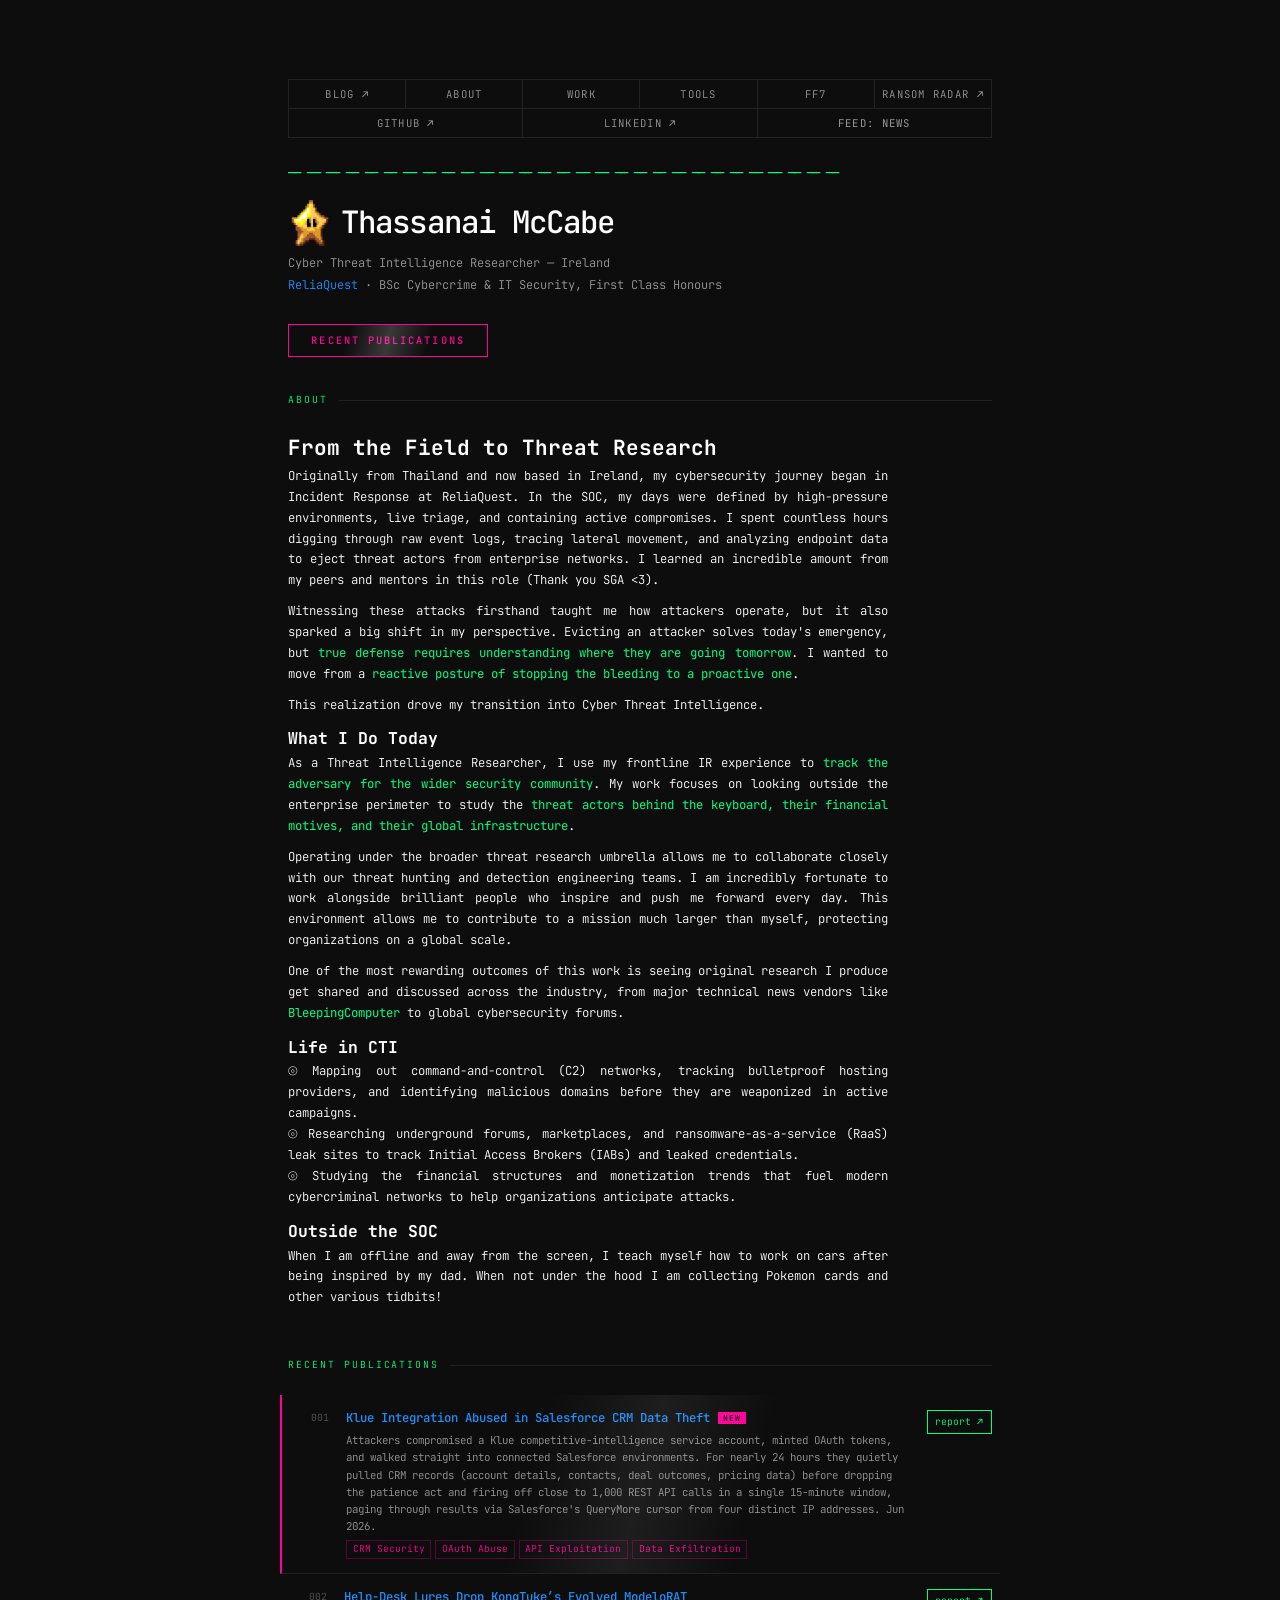
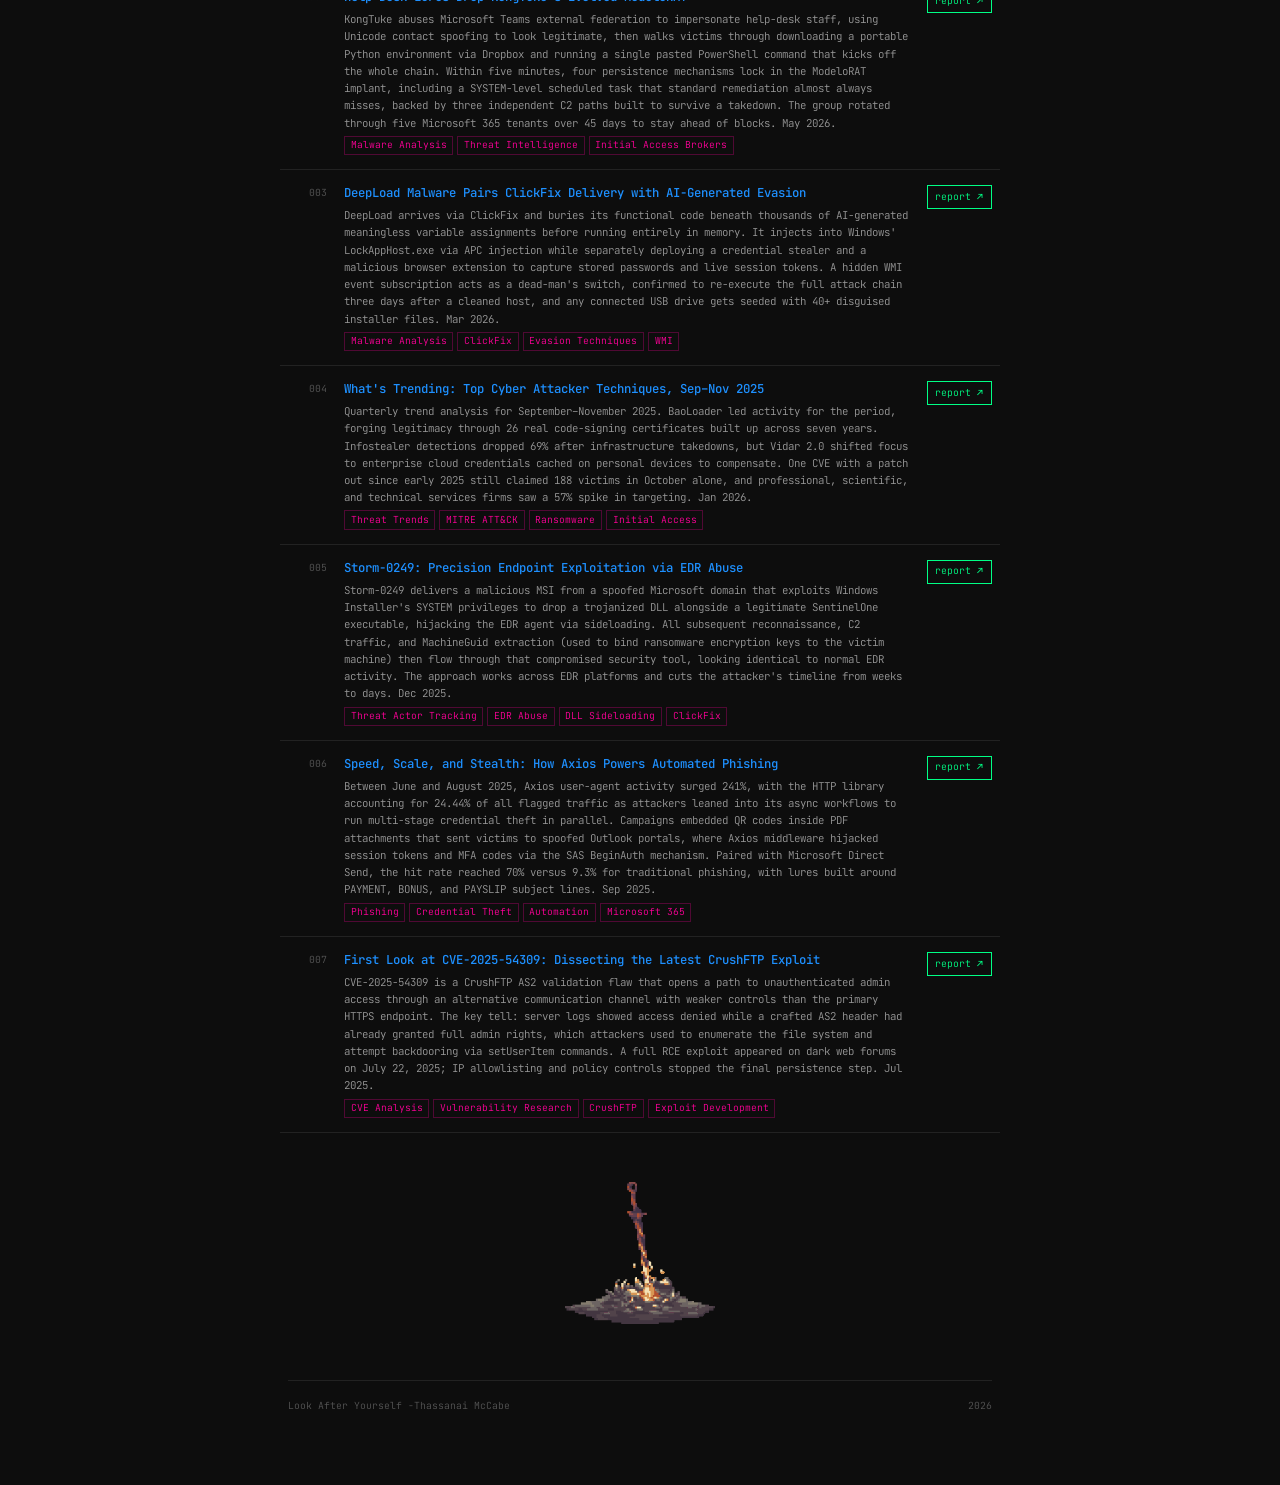
==== commit 2f36b55e: "Refine index, shared.css, and components.js. Fixed feed banner and added new news feed banner" ====
--- a/index.html
+++ b/index.html
@@ -10,9 +10,6 @@
 <link href="https://fonts.googleapis.com/css2?family=JetBrains+Mono:wght@300;400;500&display=swap" rel="stylesheet">
 <link rel="stylesheet" href="shared.css">
 <style>
-/* ─── BODY: offset for fixed ticker ────────────────────── */
-body { padding-top: calc(3.5rem + var(--ticker-h)); }
-
 /* ─── CVE LOADING PLACEHOLDER ──────────────────────────── */
 .cve-loading {
   position: absolute;
@@ -81,6 +78,43 @@
 }
 .work-link:hover { background: var(--pink); color: var(--bg); border-color: var(--pink); }
 
+/* ─── PUBLICATIONS CTA BUTTON ──────────────────────────── */
+.pub-cta { margin-bottom: 2rem; margin-top: -1.5rem; }
+
+@keyframes pub-glow {
+  0%, 100% { box-shadow: 0 0 6px rgba(255,0,153,0.4), 0 0 18px rgba(255,0,153,0.15); }
+  50%       { box-shadow: 0 0 12px rgba(255,0,153,0.7), 0 0 32px rgba(255,0,153,0.3); }
+}
+
+.pub-btn {
+  position: relative;
+  overflow: hidden;
+  display: inline-block;
+  border: 1px solid var(--pink);
+  color: var(--pink);
+  padding: 0.45rem 1.6rem;
+  font-size: 0.74rem;
+  font-weight: 500;
+  letter-spacing: 0.2em;
+  text-transform: uppercase;
+  transition: background 0.12s, color 0.12s;
+  animation: pub-glow 2.5s ease-in-out infinite;
+}
+.pub-btn::after {
+  content: '';
+  position: absolute;
+  inset: 0;
+  background: linear-gradient(105deg, transparent 30%, rgba(255,255,255,0.18) 50%, transparent 70%);
+  animation: sheen 2s ease-in-out infinite;
+  pointer-events: none;
+}
+.pub-btn:hover {
+  background: var(--pink);
+  color: var(--bg);
+  animation: none;
+  box-shadow: 0 0 20px rgba(255,0,153,0.5);
+}
+
 /* ─── LATEST ENTRY SHEEN ───────────────────────────────── */
 .work-row--latest {
   position: relative;
@@ -114,7 +148,6 @@
 
 /* ─── RESPONSIVE ───────────────────────────────────────── */
 @media (max-width: 560px) {
-  body { padding-top: calc(2.5rem + var(--ticker-h)); }
   .work-row { grid-template-columns: 2.2rem 1fr; }
   .work-links { display: none; }
 }
@@ -153,10 +186,12 @@
 
 <!-- CVE TICKER -->
 <div class="cve-ticker" role="marquee" aria-label="Live CVE threat feed">
-  <div class="cve-label"><span class="cve-label-dot"></span>Actively Exploited:</div>
-  <div class="cve-track">
-    <span class="cve-loading" id="cve-loading">Loading threat feed&hellip;</span>
-    <div class="cve-inner" id="cve-inner"></div>
+  <div class="ticker-row">
+    <div class="cve-label"><span class="cve-label-dot"></span><span id="cve-label-text">Latest CVEs:</span></div>
+    <div class="cve-track">
+      <span class="cve-loading" id="cve-loading">Loading threat feed&hellip;</span>
+      <div class="cve-inner" id="cve-inner"></div>
+    </div>
   </div>
 </div>
 
@@ -172,6 +207,10 @@
     <a href="https://www.reliaquest.com" target="_blank" rel="noopener">ReliaQuest</a> &middot; BSc Cybercrime &amp; IT Security, First Class Honours
   </div>
 </header>
+
+<div class="pub-cta">
+  <a href="#work" class="pub-btn">Recent Publications</a>
+</div>
 
 <!-- ABOUT -->
 <section class="block" id="about">
--- a/shared.css
+++ b/shared.css
@@ -31,6 +31,7 @@
   font-weight: 300;
   line-height: 1.7;
   padding: 3.5rem 2rem 5rem;
+  padding-top: calc(3.5rem + var(--ticker-h));
   max-width: 760px;
   margin: 0 auto;
 }
@@ -42,15 +43,22 @@
   position: fixed;
   top: 0; left: 0; right: 0;
   z-index: 100;
-  height: var(--ticker-h);
   background: #050505;
   border-bottom: 1px solid var(--border);
   display: flex;
+  flex-direction: column;
+  font-family: var(--f);
+  font-size: 0.67rem;
+}
+
+.ticker-row {
+  height: 30px;
+  display: flex;
   align-items: center;
   overflow: hidden;
-  font-family: var(--f);
-  font-size: 0.67rem;
-}
+  width: 100%;
+}
+.ticker-row + .ticker-row { border-top: 1px solid var(--border); }
 
 .cve-label {
   flex-shrink: 0;
@@ -108,16 +116,29 @@
 .cve-item-desc  { color: var(--dim);   margin-right: 0.3rem; }
 .cve-item-sep   { color: var(--faint); margin: 0 1.2rem; }
 
+/* ─── TICKER TOGGLE (nav cell) ───────────────────────────── */
+#ticker-toggle {
+  width: 100%;
+  font-family: var(--f);
+  border: none;
+  animation: none;
+  color: var(--dim);
+}
+
 /* ─── NAV ──────────────────────────────────────────────── */
-nav { margin-bottom: 4rem; }
-
-.nav-box {
+nav {
+  margin-bottom: 1.8rem;
+  border: 1px solid var(--border);
+}
+
+.nav-row {
   display: grid;
-  grid-template-columns: repeat(4, 1fr);
   gap: 1px;
   background: var(--border);
-  border: 1px solid var(--border);
-}
+}
+.nav-row + .nav-row { border-top: 1px solid var(--border); }
+.nav-row-pages { grid-template-columns: repeat(6, 1fr); }
+.nav-row-links { grid-template-columns: repeat(3, 1fr); }
 
 @keyframes nav-color-cycle {
   0%   { color: var(--green); }
@@ -142,14 +163,12 @@
 .nav-link:hover  { animation: none; background: var(--pink); color: var(--bg); }
 .nav-link.active { animation: none; color: var(--green); }
 
-.nav-box .nav-link:nth-child(1) { animation-delay:    0s; }
-.nav-box .nav-link:nth-child(2) { animation-delay:  -1s; }
-.nav-box .nav-link:nth-child(3) { animation-delay:  -2s; }
-.nav-box .nav-link:nth-child(4) { animation-delay:  -3s; }
-.nav-box .nav-link:nth-child(5) { animation-delay:  -4s; }
-.nav-box .nav-link:nth-child(6) { animation-delay:  -5s; }
-.nav-box .nav-link:nth-child(7) { animation-delay:  -6s; }
-.nav-box .nav-link:nth-child(8) { animation-delay:  -7s; }
+.nav-row .nav-link:nth-child(1) { animation-delay:  0s; }
+.nav-row .nav-link:nth-child(2) { animation-delay: -1s; }
+.nav-row .nav-link:nth-child(3) { animation-delay: -2s; }
+.nav-row .nav-link:nth-child(4) { animation-delay: -3s; }
+.nav-row .nav-link:nth-child(5) { animation-delay: -4s; }
+.nav-row .nav-link:nth-child(6) { animation-delay: -5s; }
 
 /* ─── HEADER ───────────────────────────────────────────── */
 .header { margin-bottom: 3.5rem; }
@@ -238,7 +257,7 @@
 /* ─── RESPONSIVE ───────────────────────────────────────── */
 @media (max-width: 560px) {
   html { font-size: 13px; }
-  body { padding: 2.5rem 1.2rem 4rem; }
-  .nav-box { grid-template-columns: repeat(2, 1fr); }
+  body { padding: 2.5rem 1.2rem 4rem; padding-top: calc(2.5rem + var(--ticker-h)); }
+  .nav-row-pages { grid-template-columns: repeat(3, 1fr); }
   footer   { flex-direction: column; align-items: flex-start; gap: 0.3rem; }
 }
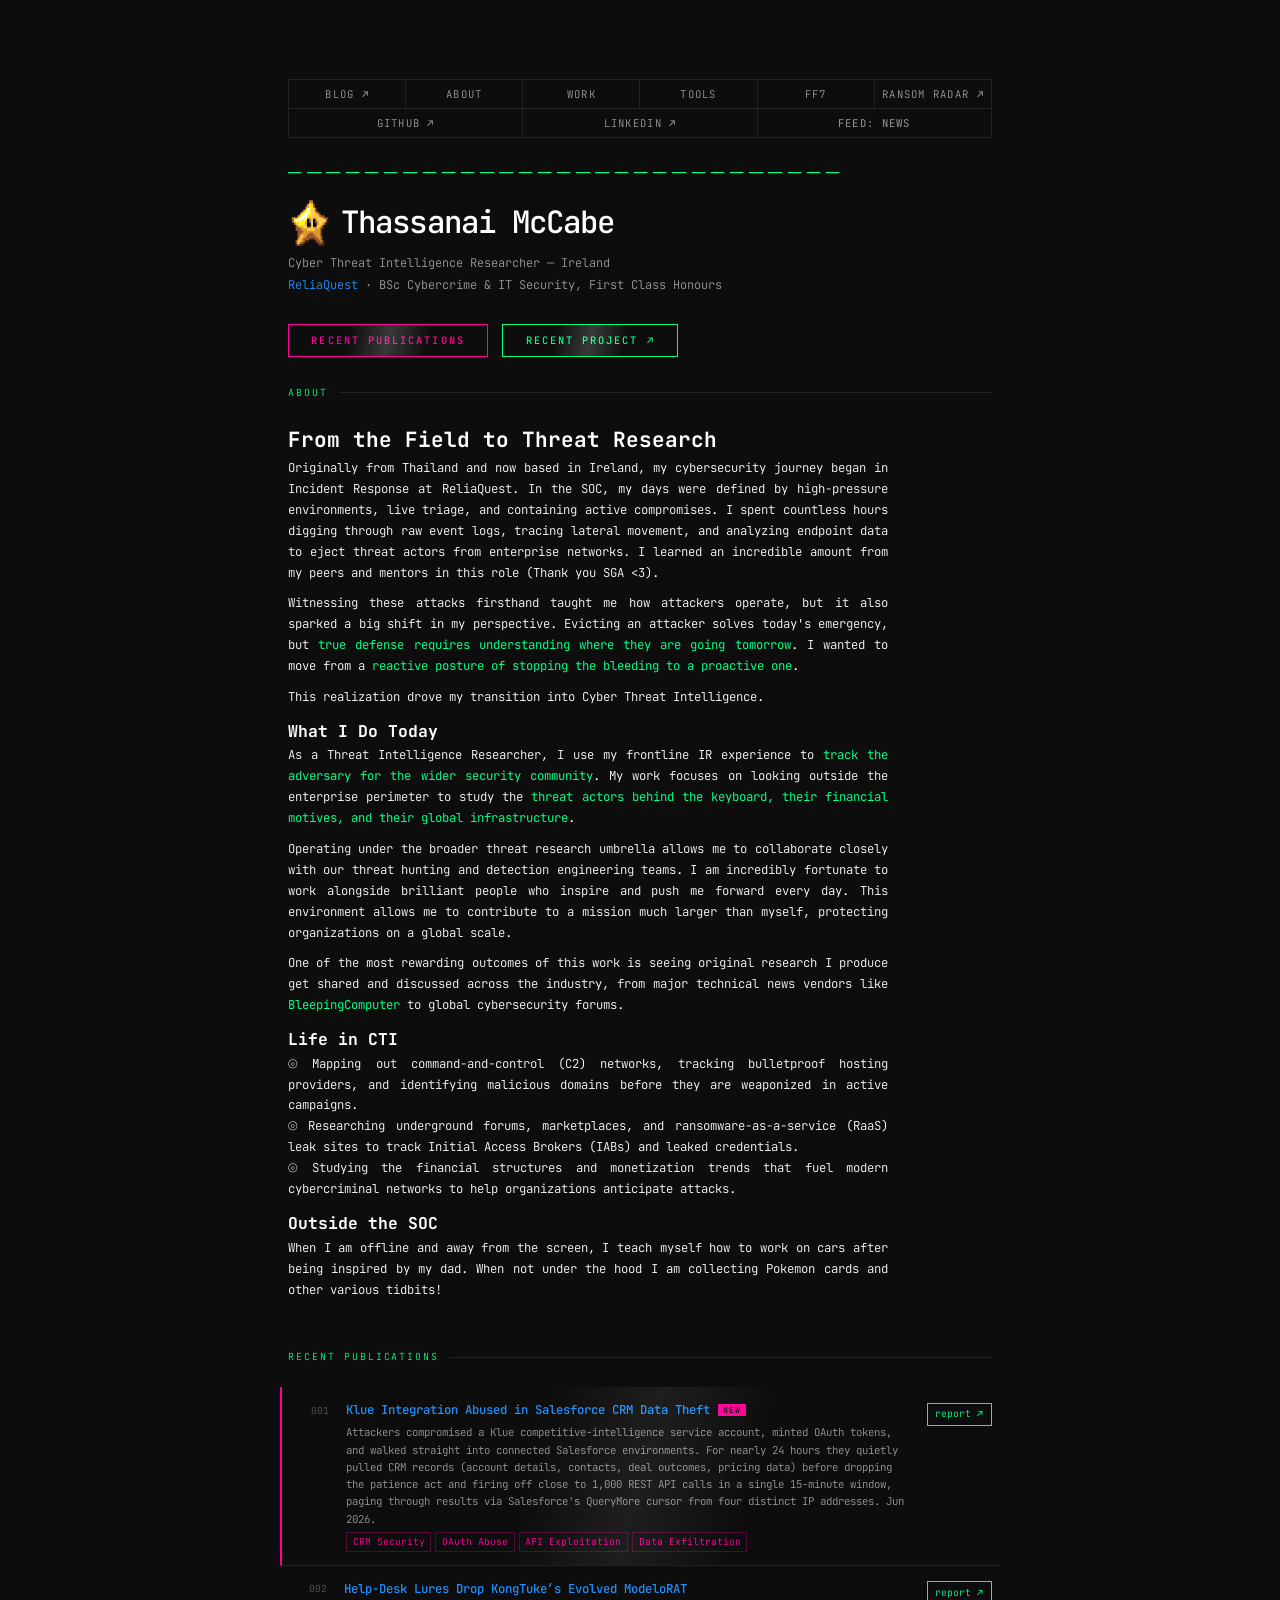
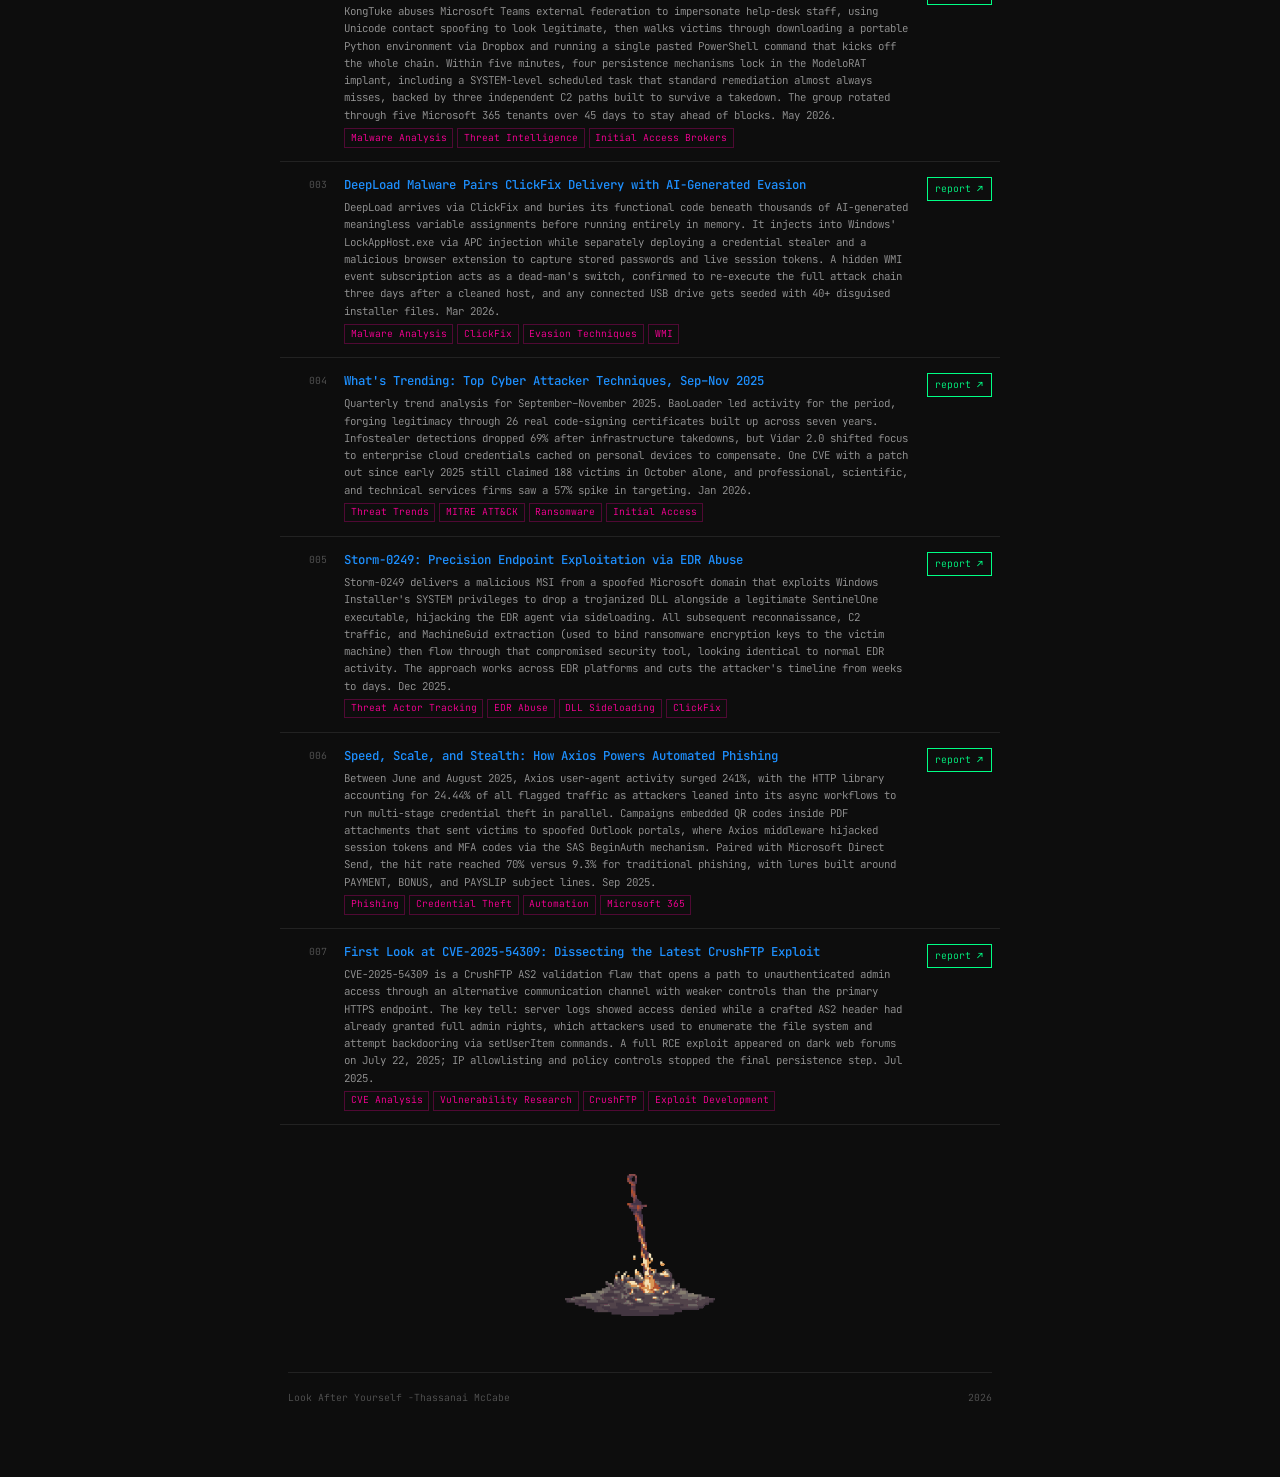
==== commit 2087c9ff: "Added Recent Project button" ====
--- a/index.html
+++ b/index.html
@@ -79,7 +79,7 @@
 .work-link:hover { background: var(--pink); color: var(--bg); border-color: var(--pink); }
 
 /* ─── PUBLICATIONS CTA BUTTON ──────────────────────────── */
-.pub-cta { margin-bottom: 2rem; margin-top: -1.5rem; }
+.pub-cta { margin-bottom: 2rem; margin-top: -1.5rem; display: flex; gap: 1rem; flex-wrap: wrap; align-items: center; }
 
 @keyframes pub-glow {
   0%, 100% { box-shadow: 0 0 6px rgba(255,0,153,0.4), 0 0 18px rgba(255,0,153,0.15); }
@@ -115,6 +115,40 @@
   box-shadow: 0 0 20px rgba(255,0,153,0.5);
 }
 
+@keyframes proj-glow {
+  0%, 100% { box-shadow: 0 0 6px rgba(0,255,136,0.4), 0 0 18px rgba(0,255,136,0.15); }
+  50%       { box-shadow: 0 0 12px rgba(0,255,136,0.7), 0 0 32px rgba(0,255,136,0.3); }
+}
+
+.proj-btn {
+  position: relative;
+  overflow: hidden;
+  display: inline-block;
+  border: 1px solid var(--green);
+  color: var(--green);
+  padding: 0.45rem 1.6rem;
+  font-size: 0.74rem;
+  font-weight: 500;
+  letter-spacing: 0.2em;
+  text-transform: uppercase;
+  transition: background 0.12s, color 0.12s;
+  animation: proj-glow 2.5s ease-in-out infinite;
+}
+.proj-btn::after {
+  content: '';
+  position: absolute;
+  inset: 0;
+  background: linear-gradient(105deg, transparent 30%, rgba(255,255,255,0.18) 50%, transparent 70%);
+  animation: sheen 2s ease-in-out infinite;
+  pointer-events: none;
+}
+.proj-btn:hover {
+  background: var(--green);
+  color: var(--bg);
+  animation: none;
+  box-shadow: 0 0 20px rgba(0,255,136,0.5);
+}
+
 /* ─── LATEST ENTRY SHEEN ───────────────────────────────── */
 .work-row--latest {
   position: relative;
@@ -210,6 +244,7 @@
 
 <div class="pub-cta">
   <a href="#work" class="pub-btn">Recent Publications</a>
+  <a href="https://github.com/Thassanai546/PokeChronicle" class="proj-btn" target="_blank" rel="noopener">Recent Project ↗</a>
 </div>
 
 <!-- ABOUT -->
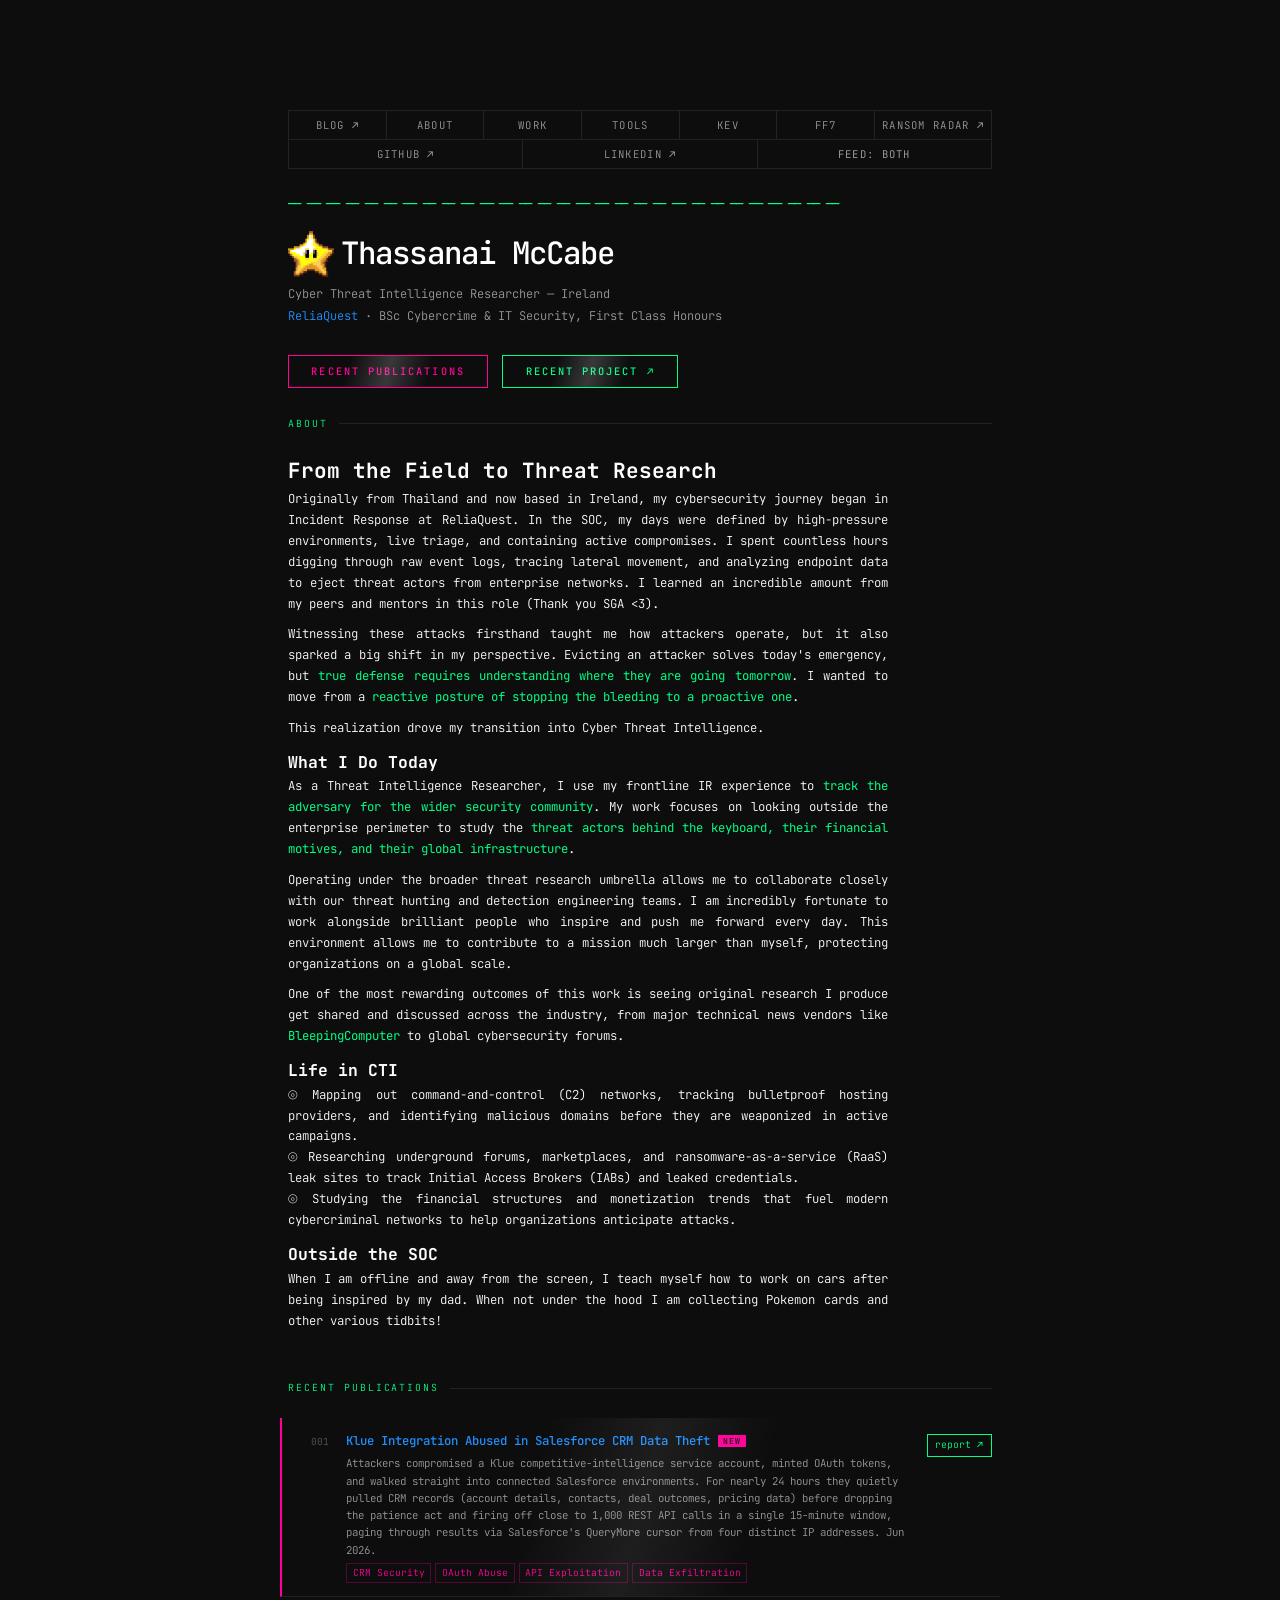
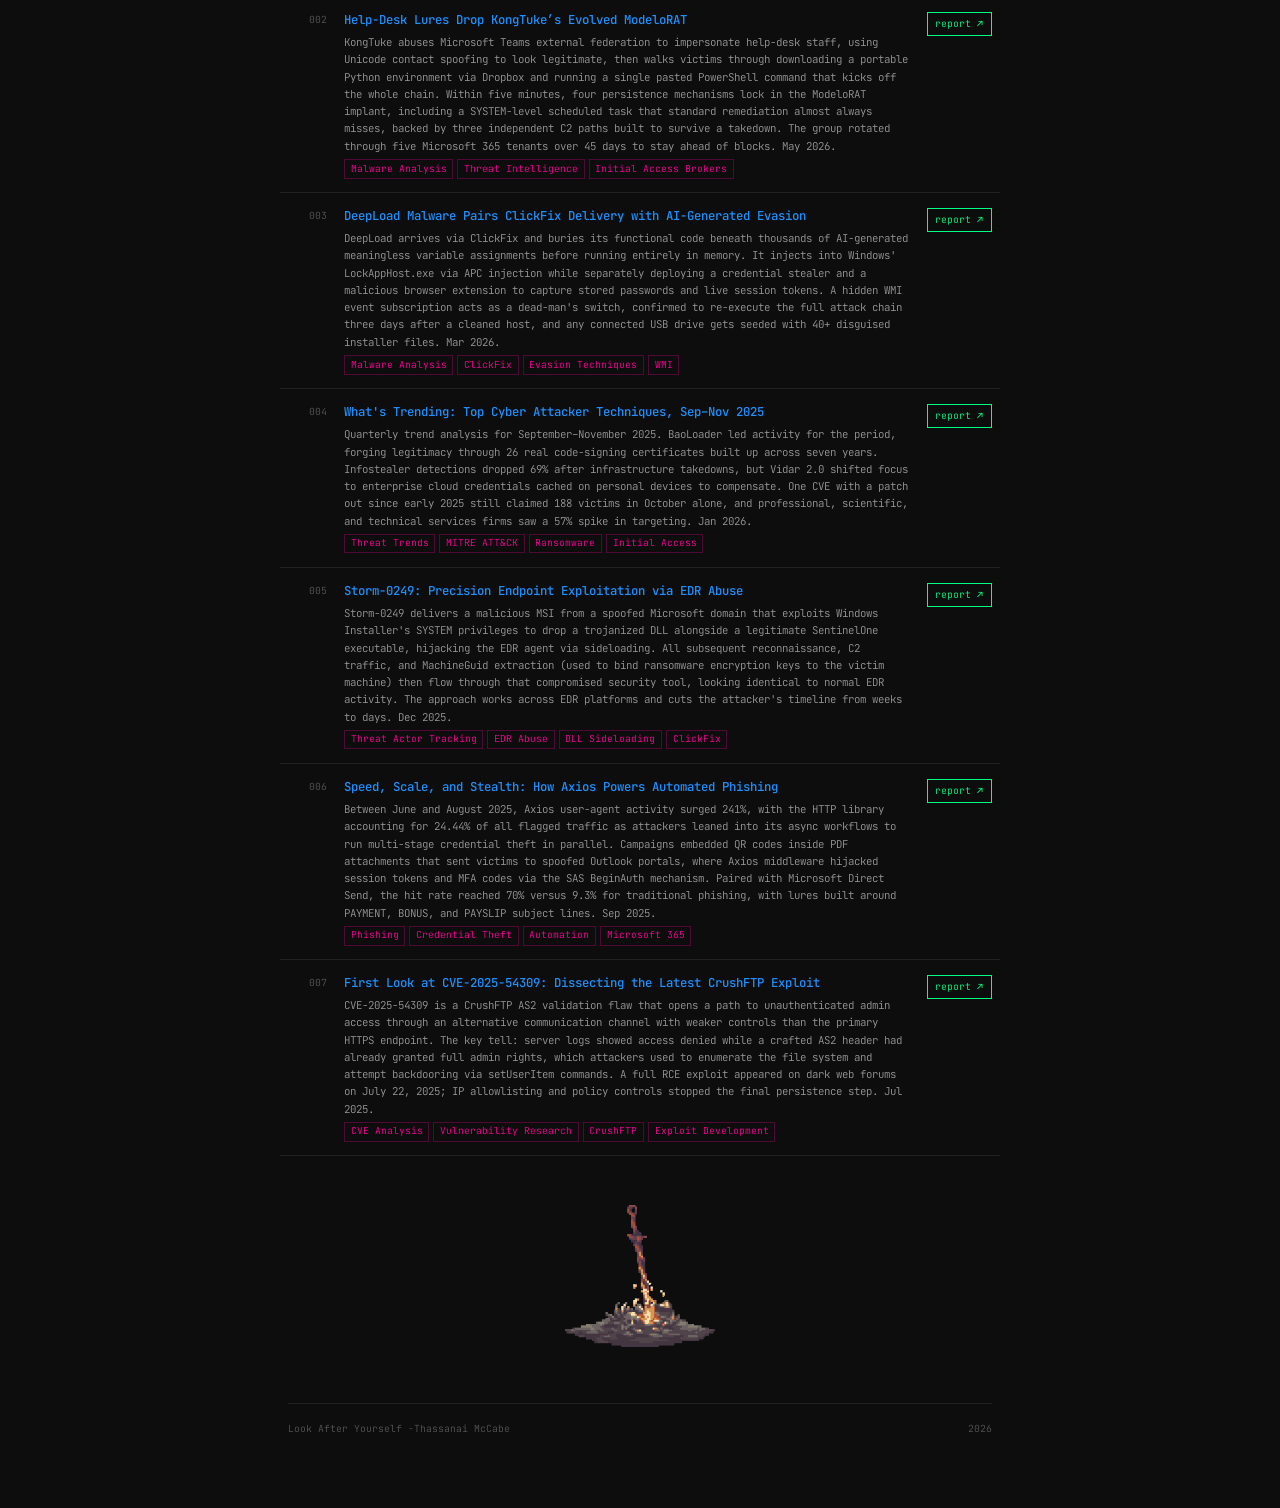
==== commit ba86eb9b: "KEV dashboard with exploit lag tracking added" ====
--- a/index.html
+++ b/index.html
@@ -221,7 +221,7 @@
 <!-- CVE TICKER -->
 <div class="cve-ticker" role="marquee" aria-label="Live CVE threat feed">
   <div class="ticker-row">
-    <div class="cve-label"><span class="cve-label-dot"></span><span id="cve-label-text">Latest CVEs:</span></div>
+    <div class="cve-label"><span class="cve-label-dot"></span><span id="cve-label-text">CVE Activity</span></div>
     <div class="cve-track">
       <span class="cve-loading" id="cve-loading">Loading threat feed&hellip;</span>
       <div class="cve-inner" id="cve-inner"></div>
--- a/shared.css
+++ b/shared.css
@@ -16,10 +16,7 @@
   --f: 'JetBrains Mono', 'SF Mono', 'Fira Code', Consolas, monospace;
 }
 
-/* ─── CUSTOM CURSOR ─────────────────────────────────────── */
-* {
-  cursor: url("data:image/svg+xml,%3Csvg xmlns='http://www.w3.org/2000/svg' width='32' height='32' viewBox='0 0 32 32'%3E%3Ccircle cx='16' cy='16' r='4' fill='none' stroke='%2300FF85' stroke-width='1.5'/%3E%3Ccircle cx='16' cy='16' r='1.5' fill='%2300FF85'/%3E%3Cline x1='16' y1='2' x2='16' y2='10' stroke='%2300FF85' stroke-width='1.5' stroke-linecap='round'/%3E%3Cline x1='16' y1='22' x2='16' y2='30' stroke='%2300FF85' stroke-width='1.5' stroke-linecap='round'/%3E%3Cline x1='2' y1='16' x2='10' y2='16' stroke='%2300FF85' stroke-width='1.5' stroke-linecap='round'/%3E%3Cline x1='22' y1='16' x2='30' y2='16' stroke='%2300FF85' stroke-width='1.5' stroke-linecap='round'/%3E%3C/svg%3E") 16 16, crosshair;
-}
+
 
 /* ─── BASE ──────────────────────────────────────────────── */
 html { font-size: 14px; }
@@ -62,11 +59,12 @@
 
 .cve-label {
   flex-shrink: 0;
+  min-width: 8rem;
   padding: 0 0.9rem;
   color: var(--green);
   letter-spacing: 0.14em;
   text-transform: uppercase;
-  font-size: 0.6rem;
+  font-size: 0.67rem;
   border-right: 1px solid var(--border);
   height: 100%;
   display: flex;
@@ -76,18 +74,7 @@
   z-index: 1;
 }
 
-.cve-label-dot {
-  display: inline-block;
-  width: 5px; height: 5px;
-  border-radius: 50%;
-  background: var(--green);
-  animation: blink 1.4s ease-in-out infinite;
-}
-
-@keyframes blink {
-  0%, 100% { opacity: 1; }
-  50%       { opacity: 0.2; }
-}
+.cve-label-dot { display: none; }
 
 .cve-track {
   flex: 1;
@@ -137,7 +124,7 @@
   background: var(--border);
 }
 .nav-row + .nav-row { border-top: 1px solid var(--border); }
-.nav-row-pages { grid-template-columns: repeat(6, 1fr); }
+.nav-row-pages { grid-template-columns: repeat(7, 1fr); }
 .nav-row-links { grid-template-columns: repeat(3, 1fr); }
 
 @keyframes nav-color-cycle {
@@ -163,12 +150,13 @@
 .nav-link:hover  { animation: none; background: var(--pink); color: var(--bg); }
 .nav-link.active { animation: none; color: var(--green); }
 
-.nav-row .nav-link:nth-child(1) { animation-delay:  0s; }
-.nav-row .nav-link:nth-child(2) { animation-delay: -1s; }
-.nav-row .nav-link:nth-child(3) { animation-delay: -2s; }
-.nav-row .nav-link:nth-child(4) { animation-delay: -3s; }
-.nav-row .nav-link:nth-child(5) { animation-delay: -4s; }
-.nav-row .nav-link:nth-child(6) { animation-delay: -5s; }
+.nav-row .nav-link:nth-child(1)  { animation-delay:  0s; }
+.nav-row .nav-link:nth-child(2)  { animation-delay: -1s; }
+.nav-row .nav-link:nth-child(3)  { animation-delay: -2s; }
+.nav-row .nav-link:nth-child(4)  { animation-delay: -3s; }
+.nav-row .nav-link:nth-child(5)  { animation-delay: -4s; }
+.nav-row .nav-link:nth-child(6)  { animation-delay: -5s; }
+.nav-row .nav-link:nth-child(7)  { animation-delay: -6s; }
 
 /* ─── HEADER ───────────────────────────────────────────── */
 .header { margin-bottom: 3.5rem; }
@@ -258,6 +246,6 @@
 @media (max-width: 560px) {
   html { font-size: 13px; }
   body { padding: 2.5rem 1.2rem 4rem; padding-top: calc(2.5rem + var(--ticker-h)); }
-  .nav-row-pages { grid-template-columns: repeat(3, 1fr); }
-  footer   { flex-direction: column; align-items: flex-start; gap: 0.3rem; }
-}
+  .nav-row-pages { grid-template-columns: repeat(4, 1fr); }
+  footer { flex-direction: column; align-items: flex-start; gap: 0.3rem; }
+}
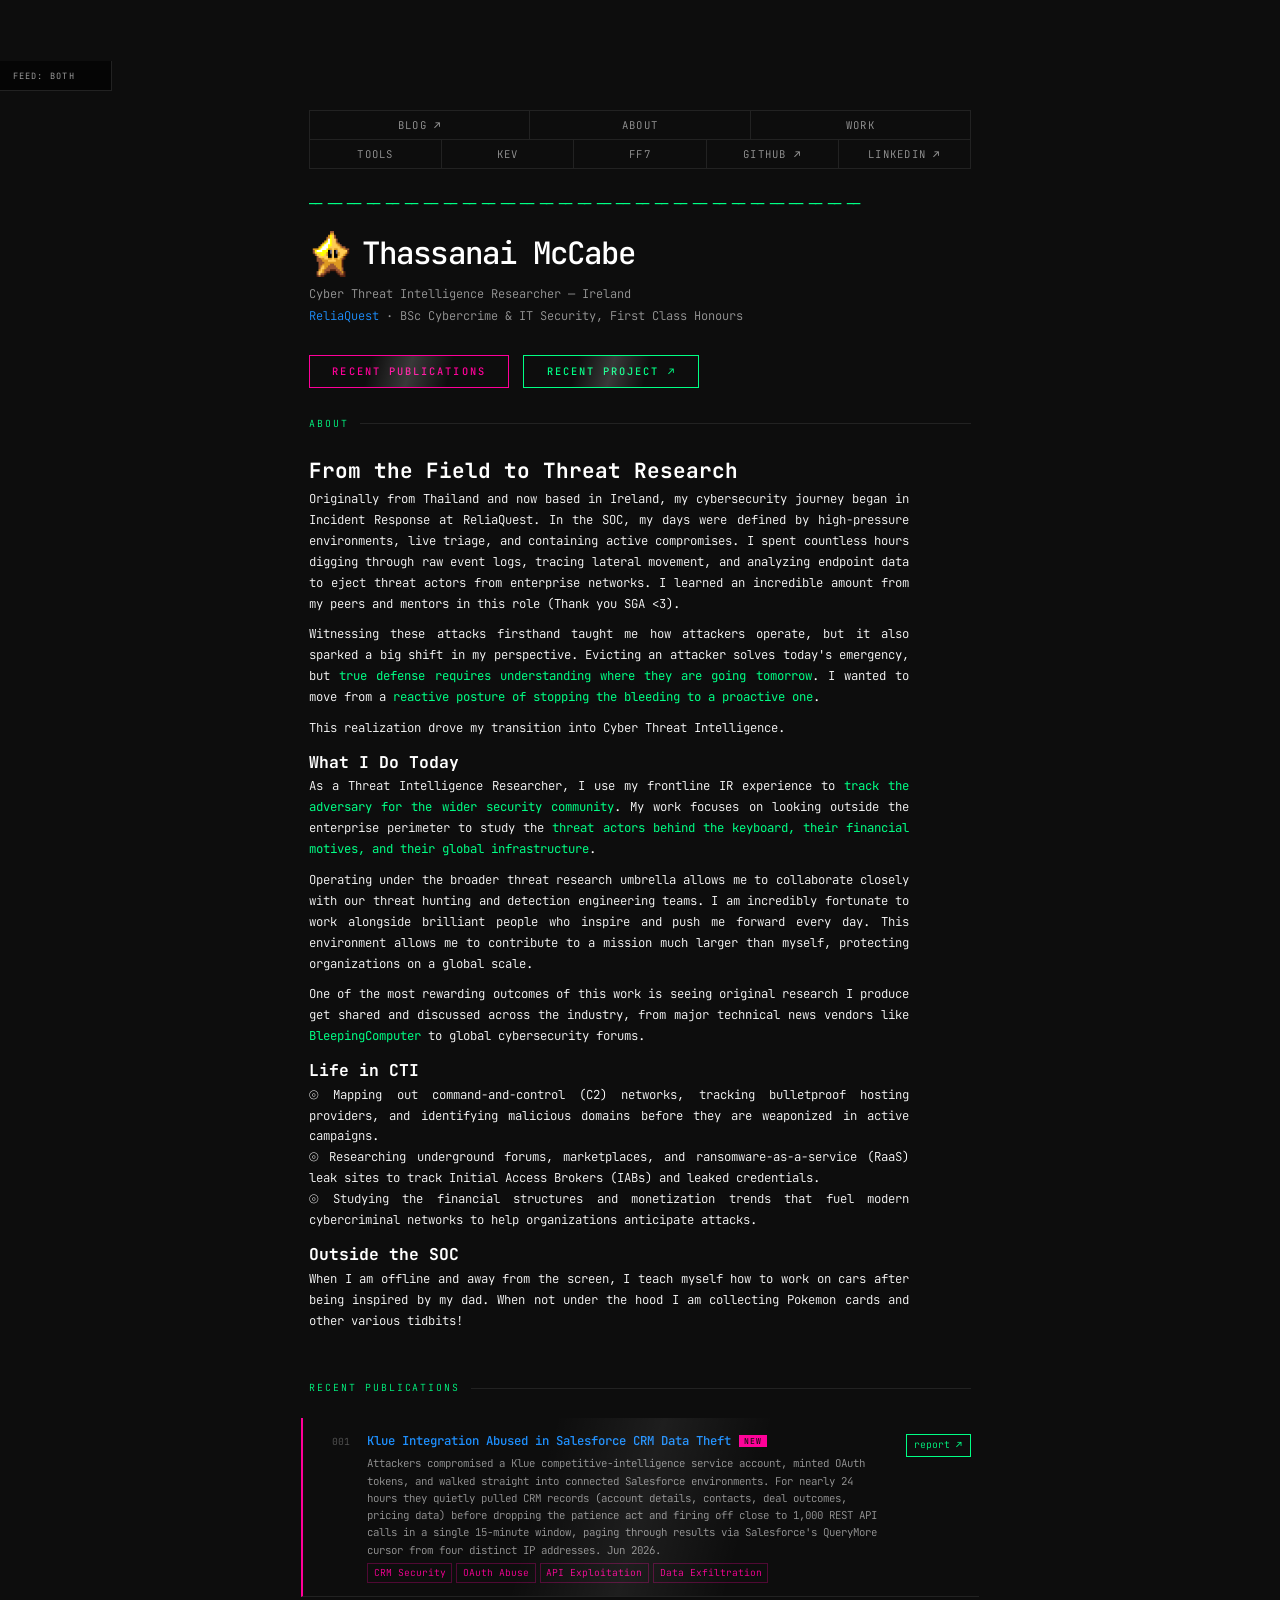
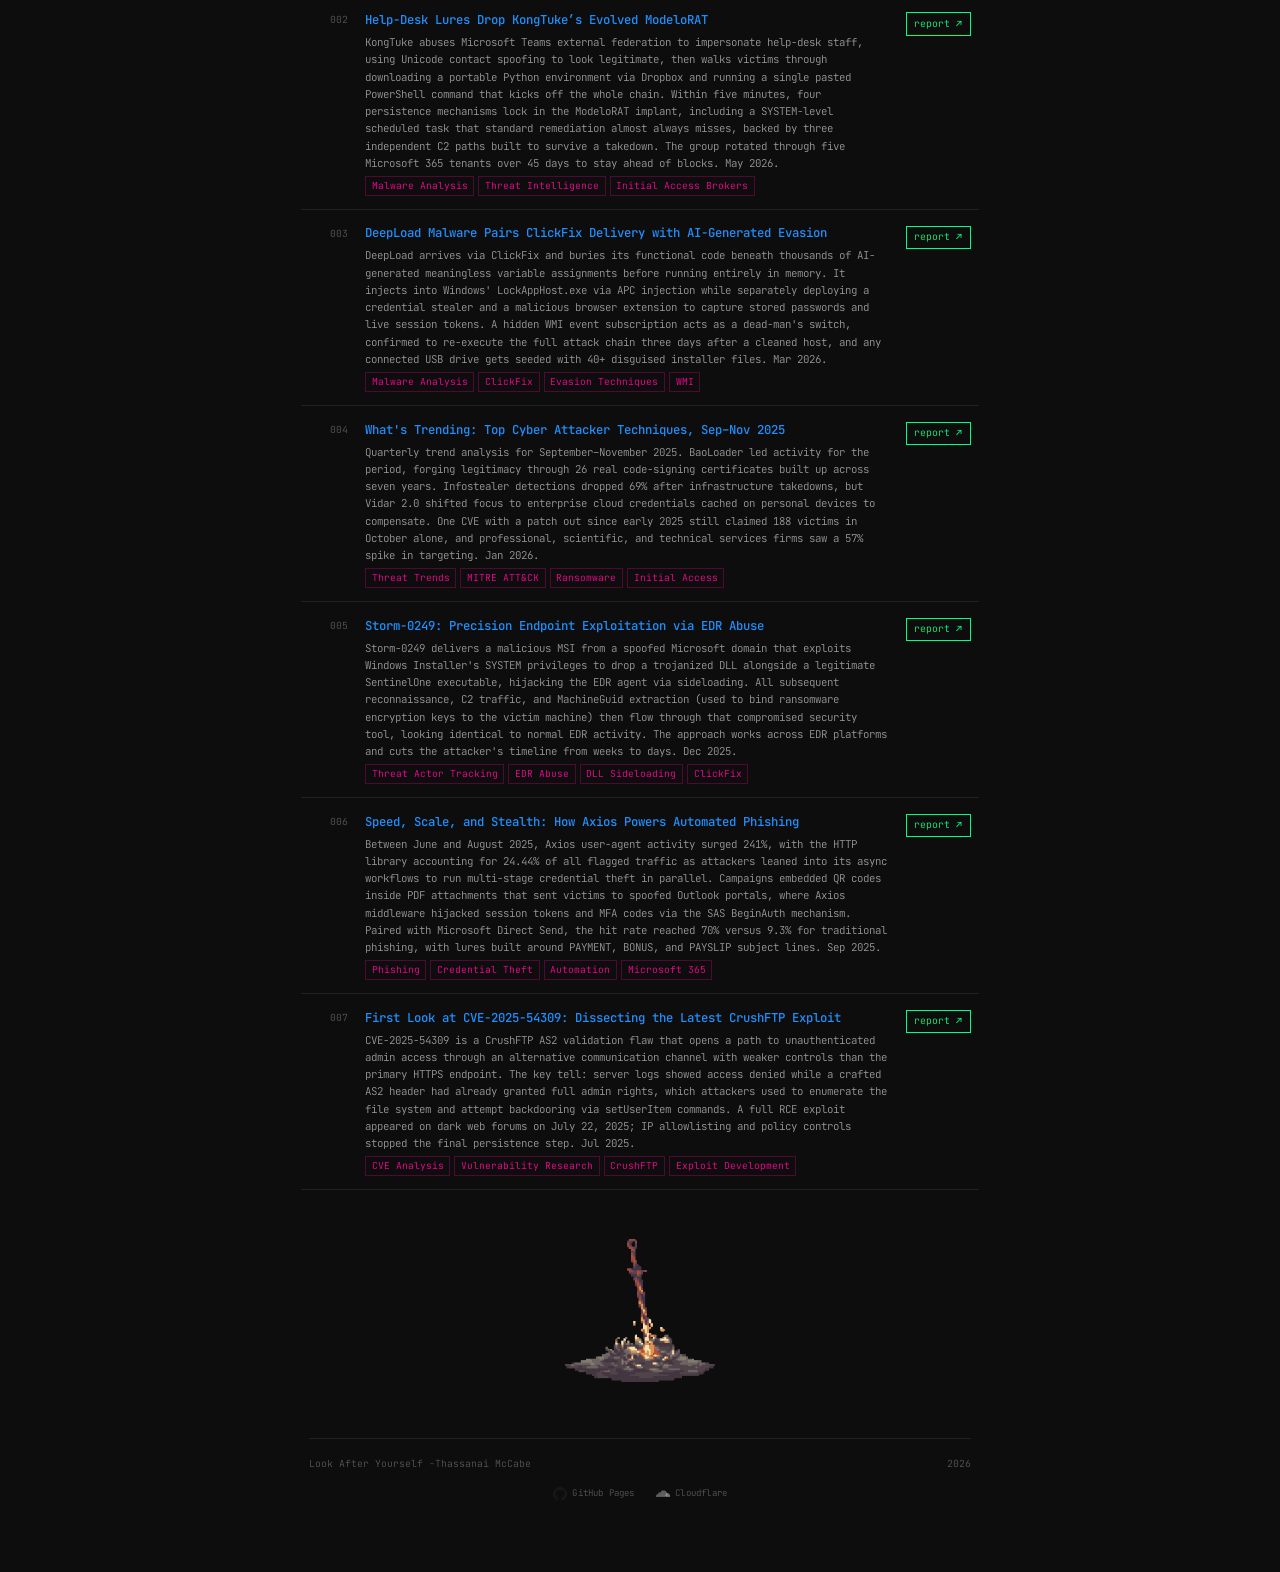
==== commit b8a32733: "Added 'powered by' techs" ====
--- a/index.html
+++ b/index.html
@@ -387,6 +387,11 @@
   <span>2026</span>
 </footer>
 
+<div class="powered-by">
+  <a href="https://pages.github.com/" target="_blank" rel="noopener"><img src="images/github_sprite.png" alt="">GitHub Pages</a>
+  <a href="https://www.cloudflare.com/" target="_blank" rel="noopener"><img src="images/cloudflare_sprite.png" alt="">Cloudflare</a>
+</div>
+
 <!-- ELDEN RING NEW LOCATION OVERLAY -->
 <div id="er-overlay" aria-hidden="true">
   <img src="images/SF.png" alt="">
--- a/shared.css
+++ b/shared.css
@@ -27,7 +27,7 @@
   font-family: var(--f);
   font-weight: 300;
   line-height: 1.7;
-  padding: 3.5rem 2rem 5rem;
+  padding: 3.5rem 3.5rem 5rem;
   padding-top: calc(3.5rem + var(--ticker-h));
   max-width: 760px;
   margin: 0 auto;
@@ -103,14 +103,31 @@
 .cve-item-desc  { color: var(--dim);   margin-right: 0.3rem; }
 .cve-item-sep   { color: var(--faint); margin: 0 1.2rem; }
 
-/* ─── TICKER TOGGLE (nav cell) ───────────────────────────── */
+/* ─── TICKER TOGGLE (tab below label column) ─────────────── */
 #ticker-toggle {
-  width: 100%;
-  font-family: var(--f);
+  position: fixed;
+  top: var(--ticker-h);
+  left: 0;
+  min-width: 8rem;
+  height: 30px;
+  padding: 0 0.9rem;
+  background: #050505;
   border: none;
-  animation: none;
+  border-right: 1px solid var(--border);
+  border-bottom: 1px solid var(--border);
+  z-index: 99;
+  font-family: var(--f);
+  font-size: 0.62rem;
+  letter-spacing: 0.14em;
+  text-transform: uppercase;
   color: var(--dim);
-}
+  cursor: pointer;
+  display: flex;
+  align-items: center;
+  white-space: nowrap;
+  transition: color 0.1s;
+}
+#ticker-toggle:hover { color: var(--pink); }
 
 /* ─── NAV ──────────────────────────────────────────────── */
 nav {
@@ -124,8 +141,8 @@
   background: var(--border);
 }
 .nav-row + .nav-row { border-top: 1px solid var(--border); }
-.nav-row-pages { grid-template-columns: repeat(7, 1fr); }
-.nav-row-links { grid-template-columns: repeat(3, 1fr); }
+.nav-row-pages { grid-template-columns: repeat(3, 1fr); }
+.nav-row-links { grid-template-columns: repeat(5, 1fr); }
 
 @keyframes nav-color-cycle {
   0%   { color: var(--green); }
@@ -218,6 +235,33 @@
   padding-top: 1.2rem;
   border-top: 1px solid var(--border);
 }
+
+/* ─── POWERED BY ────────────────────────────────────────── */
+.powered-by {
+  margin-top: 1rem;
+  display: flex;
+  justify-content: center;
+  align-items: center;
+  gap: 1.5rem;
+}
+.powered-by a {
+  display: flex;
+  align-items: center;
+  gap: 0.4rem;
+  color: var(--faint);
+  font-size: 0.65rem;
+  letter-spacing: 0.02em;
+  transition: color 0.15s;
+}
+.powered-by a:hover { color: var(--dim); }
+.powered-by img {
+  width: 14px;
+  height: 14px;
+  opacity: 0.6;
+  filter: grayscale(1);
+  transition: opacity 0.15s, filter 0.15s;
+}
+.powered-by a:hover img { opacity: 1; filter: grayscale(0); }
 
 /* ─── SCROLL TO TOP ─────────────────────────────────────── */
 #scroll-top {
@@ -246,6 +290,6 @@
 @media (max-width: 560px) {
   html { font-size: 13px; }
   body { padding: 2.5rem 1.2rem 4rem; padding-top: calc(2.5rem + var(--ticker-h)); }
-  .nav-row-pages { grid-template-columns: repeat(4, 1fr); }
+  .nav-row-links { grid-template-columns: repeat(5, 1fr); }
   footer { flex-direction: column; align-items: flex-start; gap: 0.3rem; }
 }
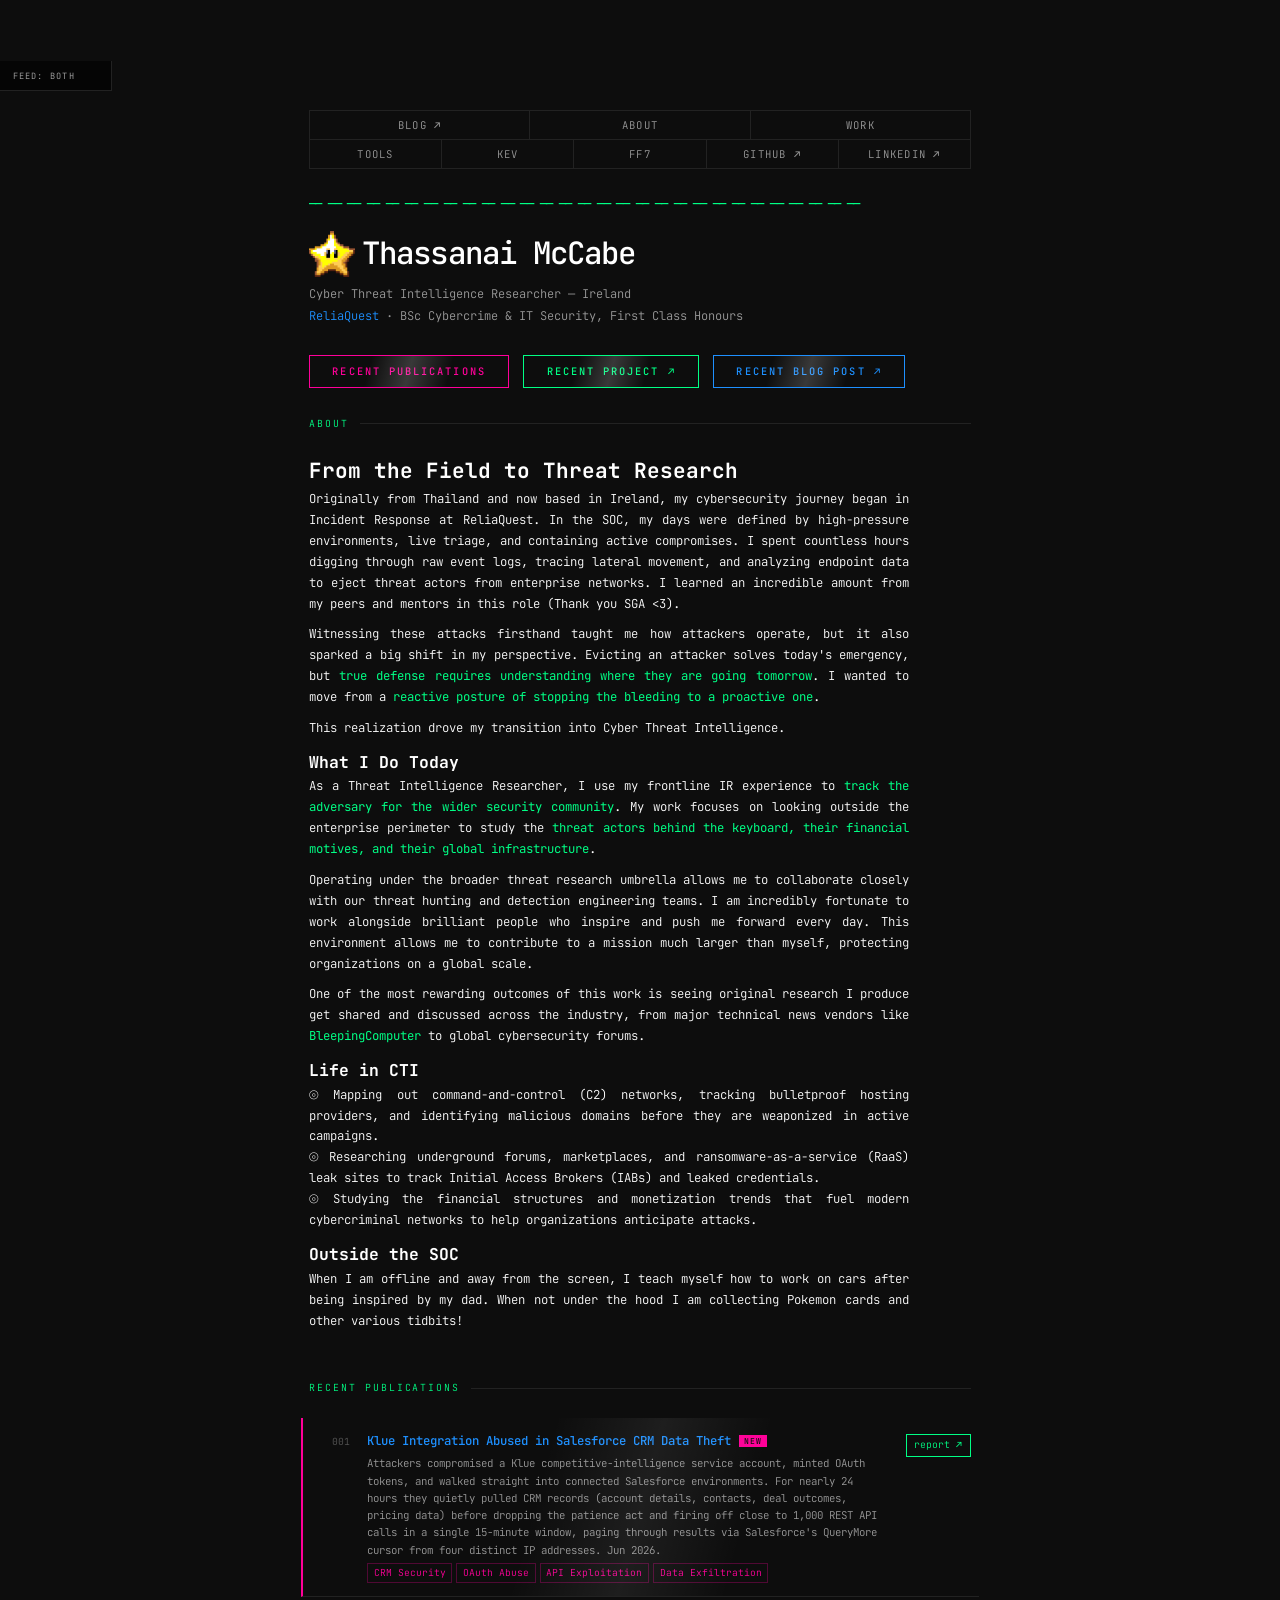
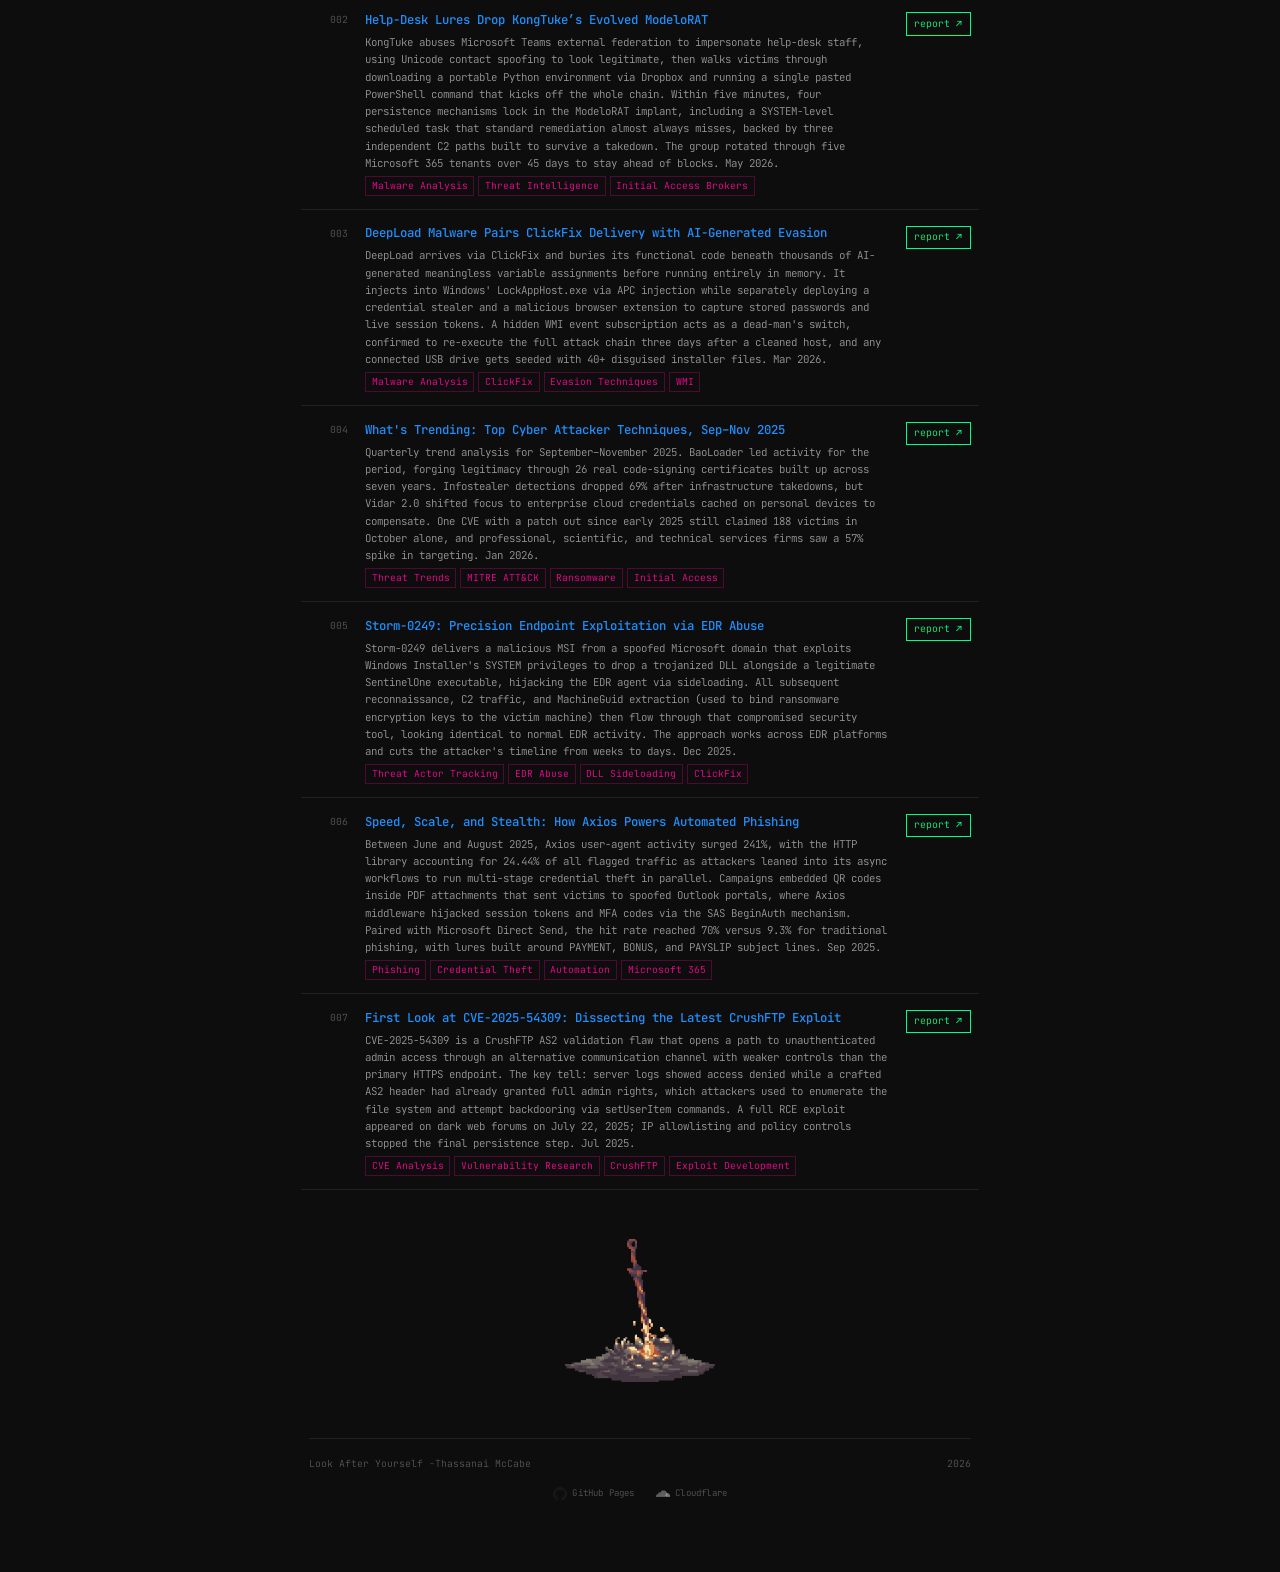
==== commit bd7cbf75: "Added recent blog post button to index" ====
--- a/index.html
+++ b/index.html
@@ -149,6 +149,40 @@
   box-shadow: 0 0 20px rgba(0,255,136,0.5);
 }
 
+@keyframes blog-glow {
+  0%, 100% { box-shadow: 0 0 6px rgba(0,153,255,0.4), 0 0 18px rgba(0,153,255,0.15); }
+  50%       { box-shadow: 0 0 12px rgba(0,153,255,0.7), 0 0 32px rgba(0,153,255,0.3); }
+}
+
+.blog-btn {
+  position: relative;
+  overflow: hidden;
+  display: inline-block;
+  border: 1px solid var(--blue);
+  color: var(--blue);
+  padding: 0.45rem 1.6rem;
+  font-size: 0.74rem;
+  font-weight: 500;
+  letter-spacing: 0.2em;
+  text-transform: uppercase;
+  transition: background 0.12s, color 0.12s;
+  animation: blog-glow 2.5s ease-in-out infinite;
+}
+.blog-btn::after {
+  content: '';
+  position: absolute;
+  inset: 0;
+  background: linear-gradient(105deg, transparent 30%, rgba(255,255,255,0.18) 50%, transparent 70%);
+  animation: sheen 2s ease-in-out infinite;
+  pointer-events: none;
+}
+.blog-btn:hover {
+  background: var(--blue);
+  color: var(--bg);
+  animation: none;
+  box-shadow: 0 0 20px rgba(0,153,255,0.5);
+}
+
 /* ─── LATEST ENTRY SHEEN ───────────────────────────────── */
 .work-row--latest {
   position: relative;
@@ -245,6 +279,7 @@
 <div class="pub-cta">
   <a href="#work" class="pub-btn">Recent Publications</a>
   <a href="https://github.com/Thassanai546/PokeChronicle" class="proj-btn" target="_blank" rel="noopener">Recent Project ↗</a>
+  <a href="https://thass546.blogspot.com/2026/07/an-inspiration-margaret-hamilton.html" class="blog-btn" target="_blank" rel="noopener">Recent Blog Post ↗</a>
 </div>
 
 <!-- ABOUT -->
